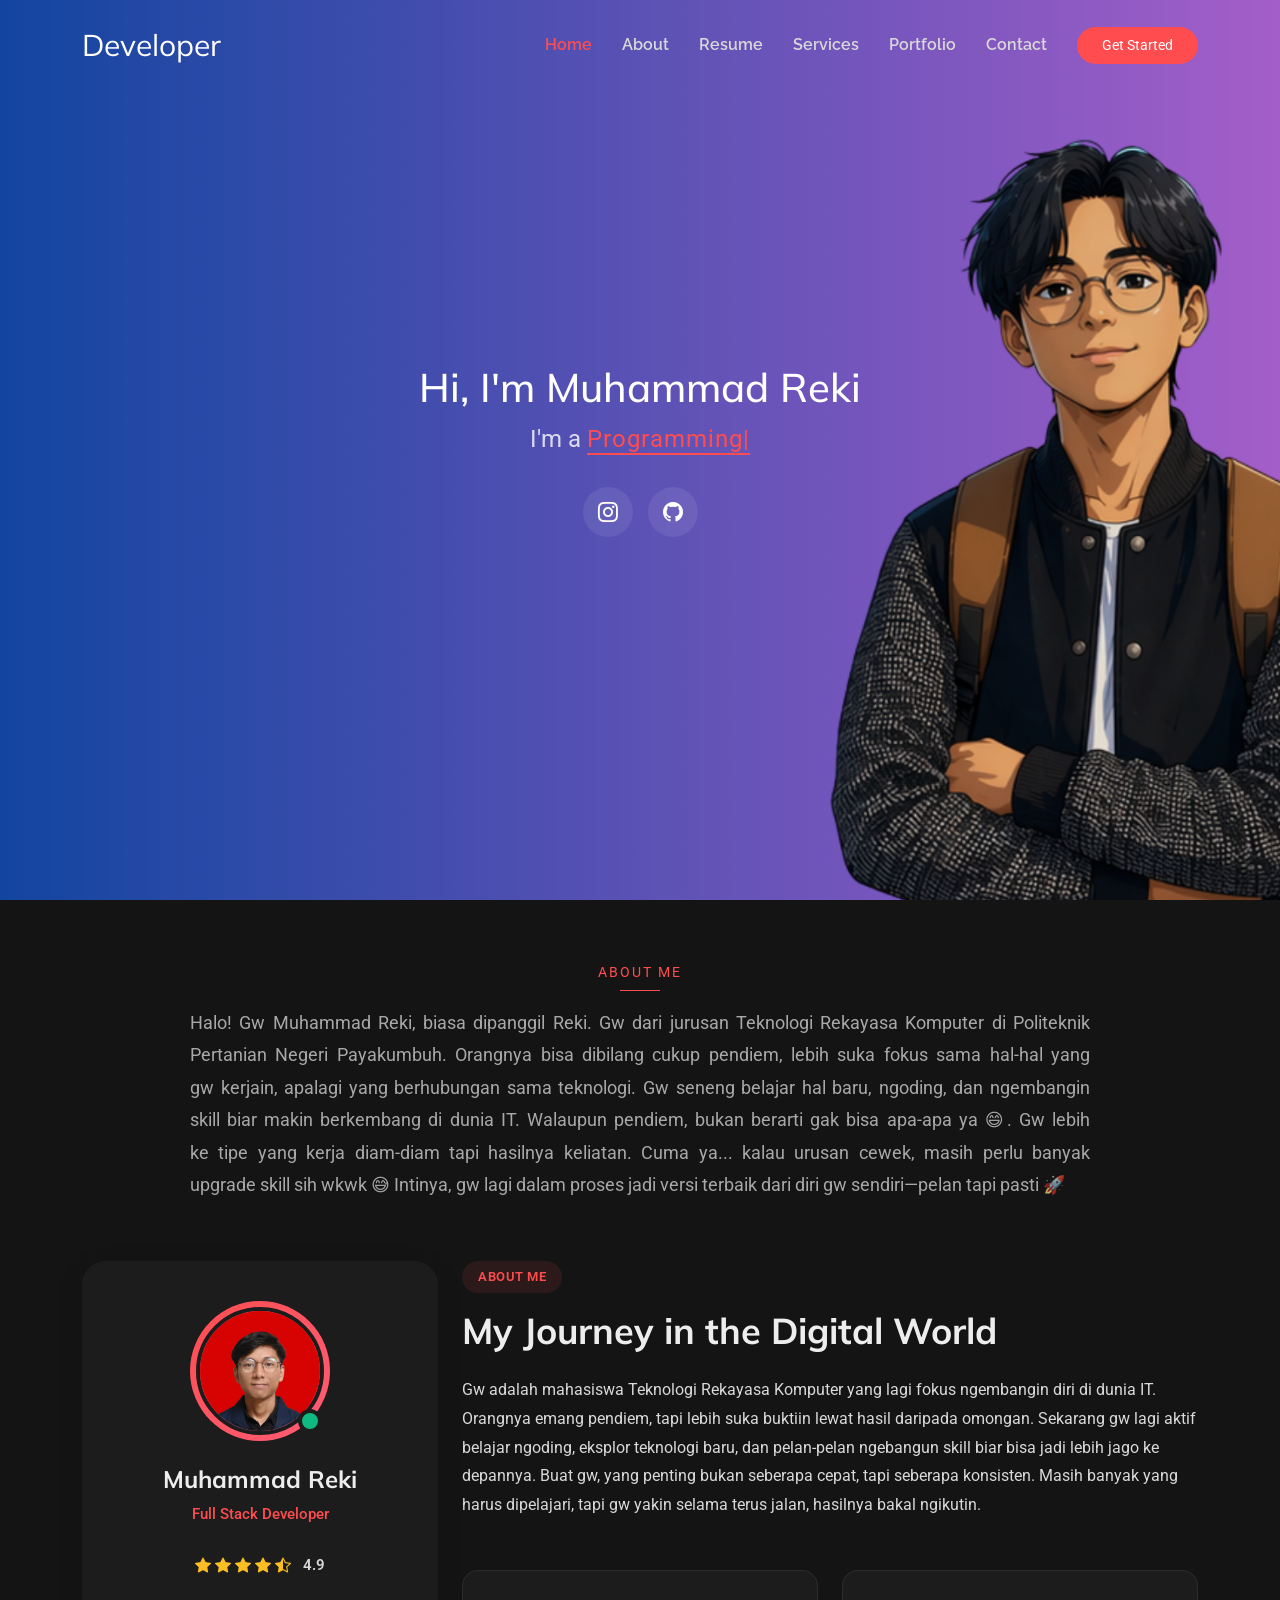
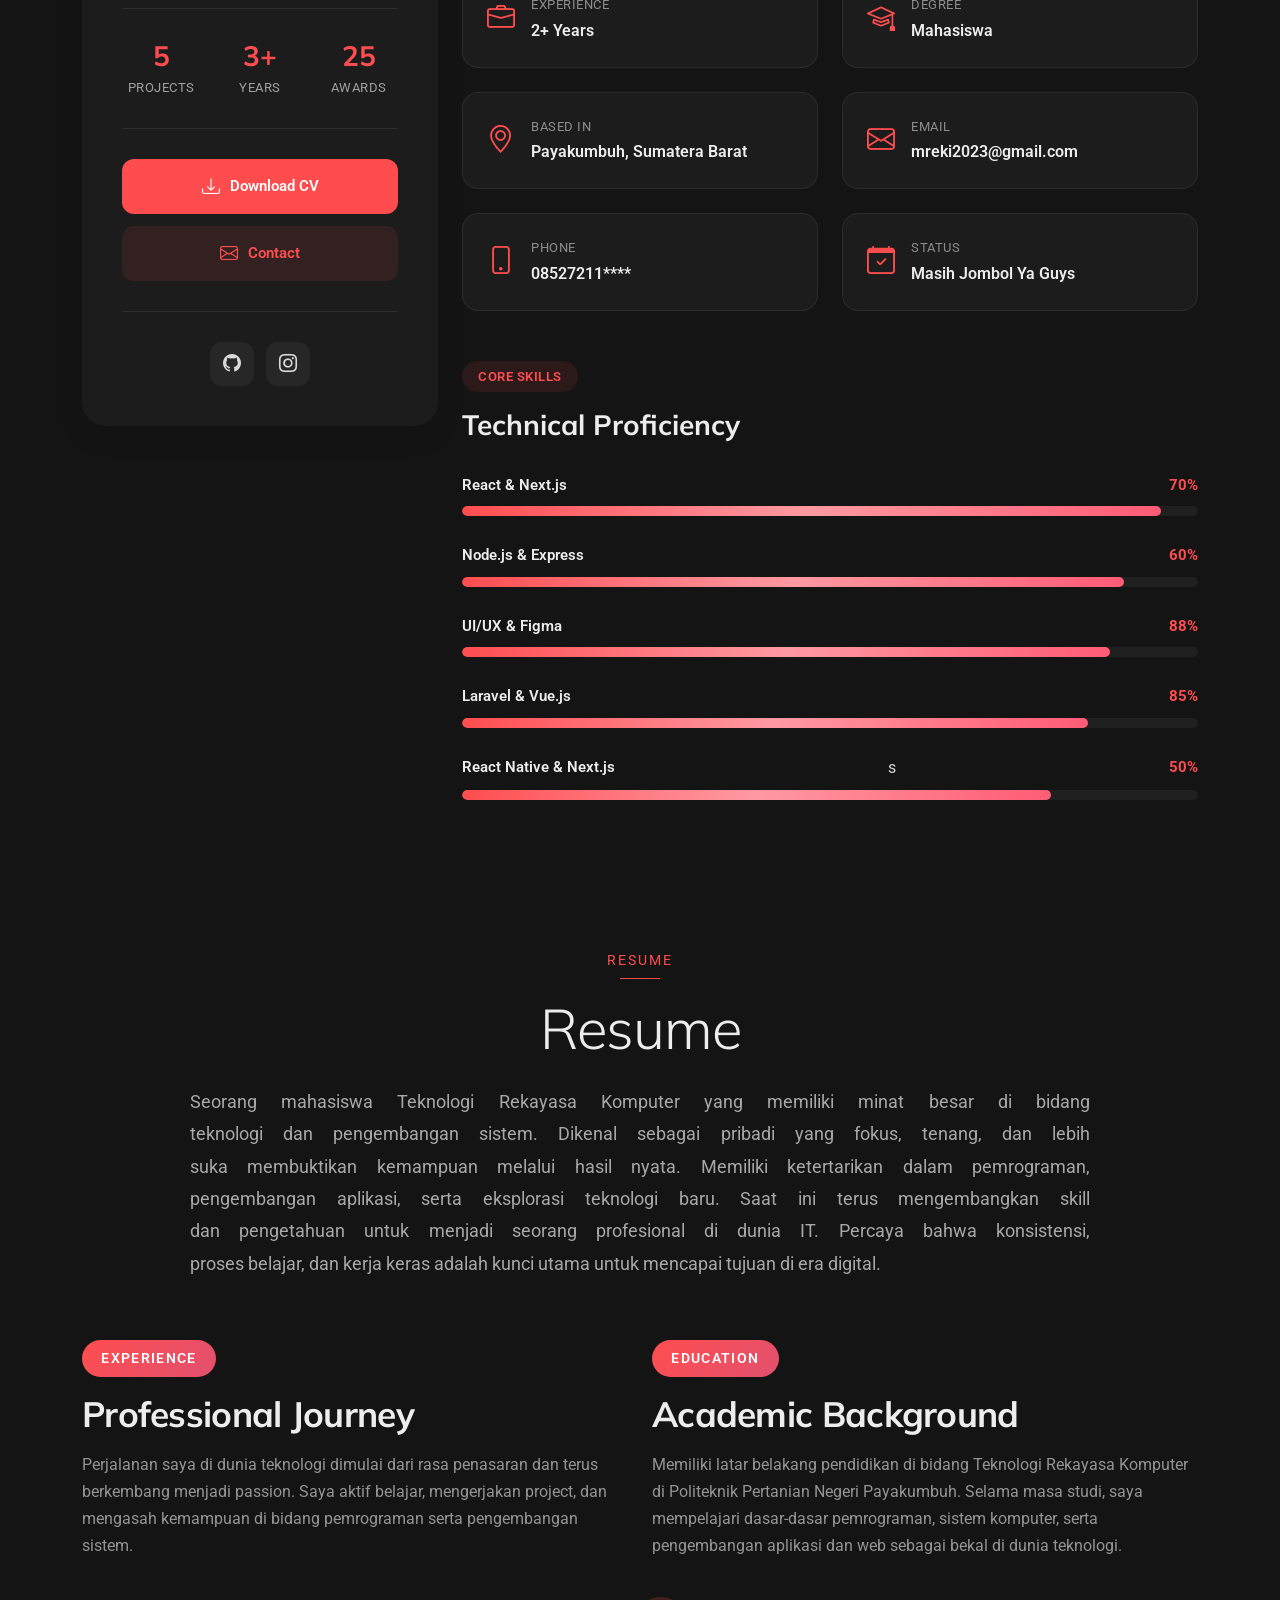
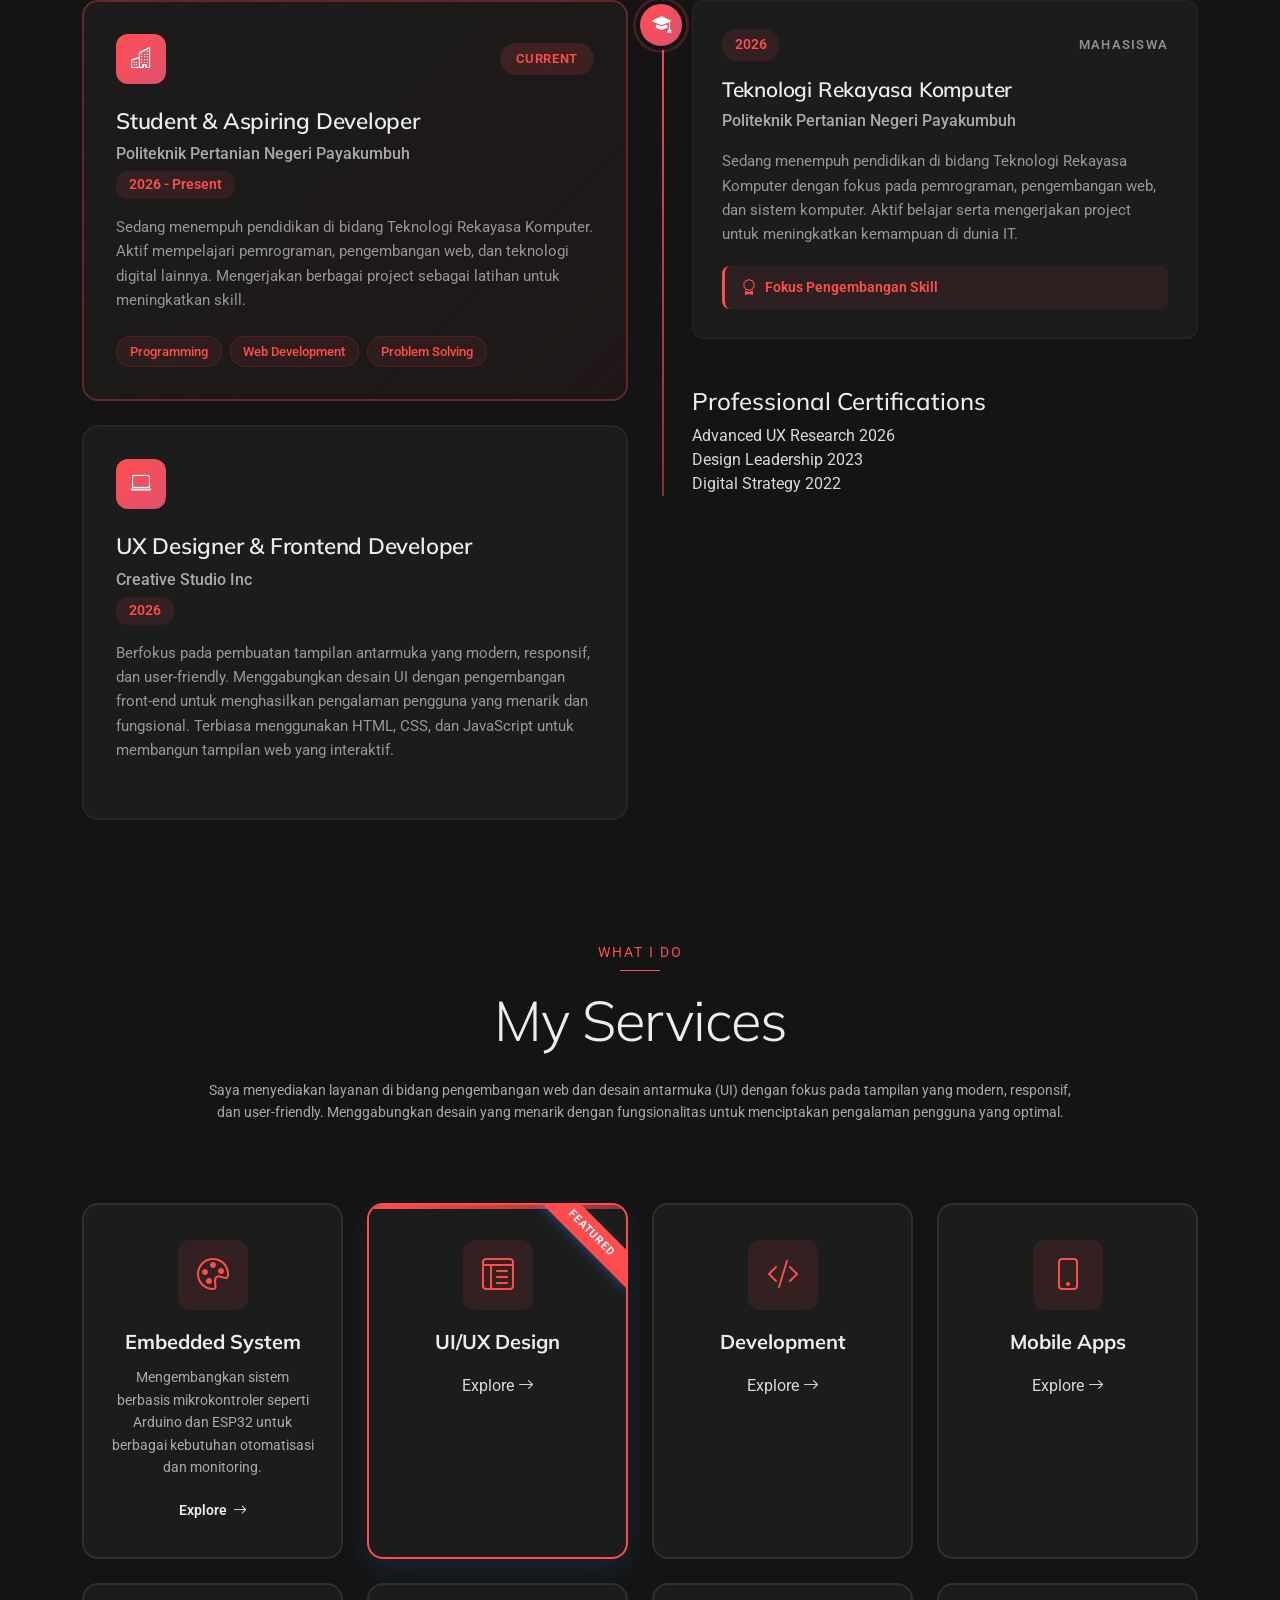
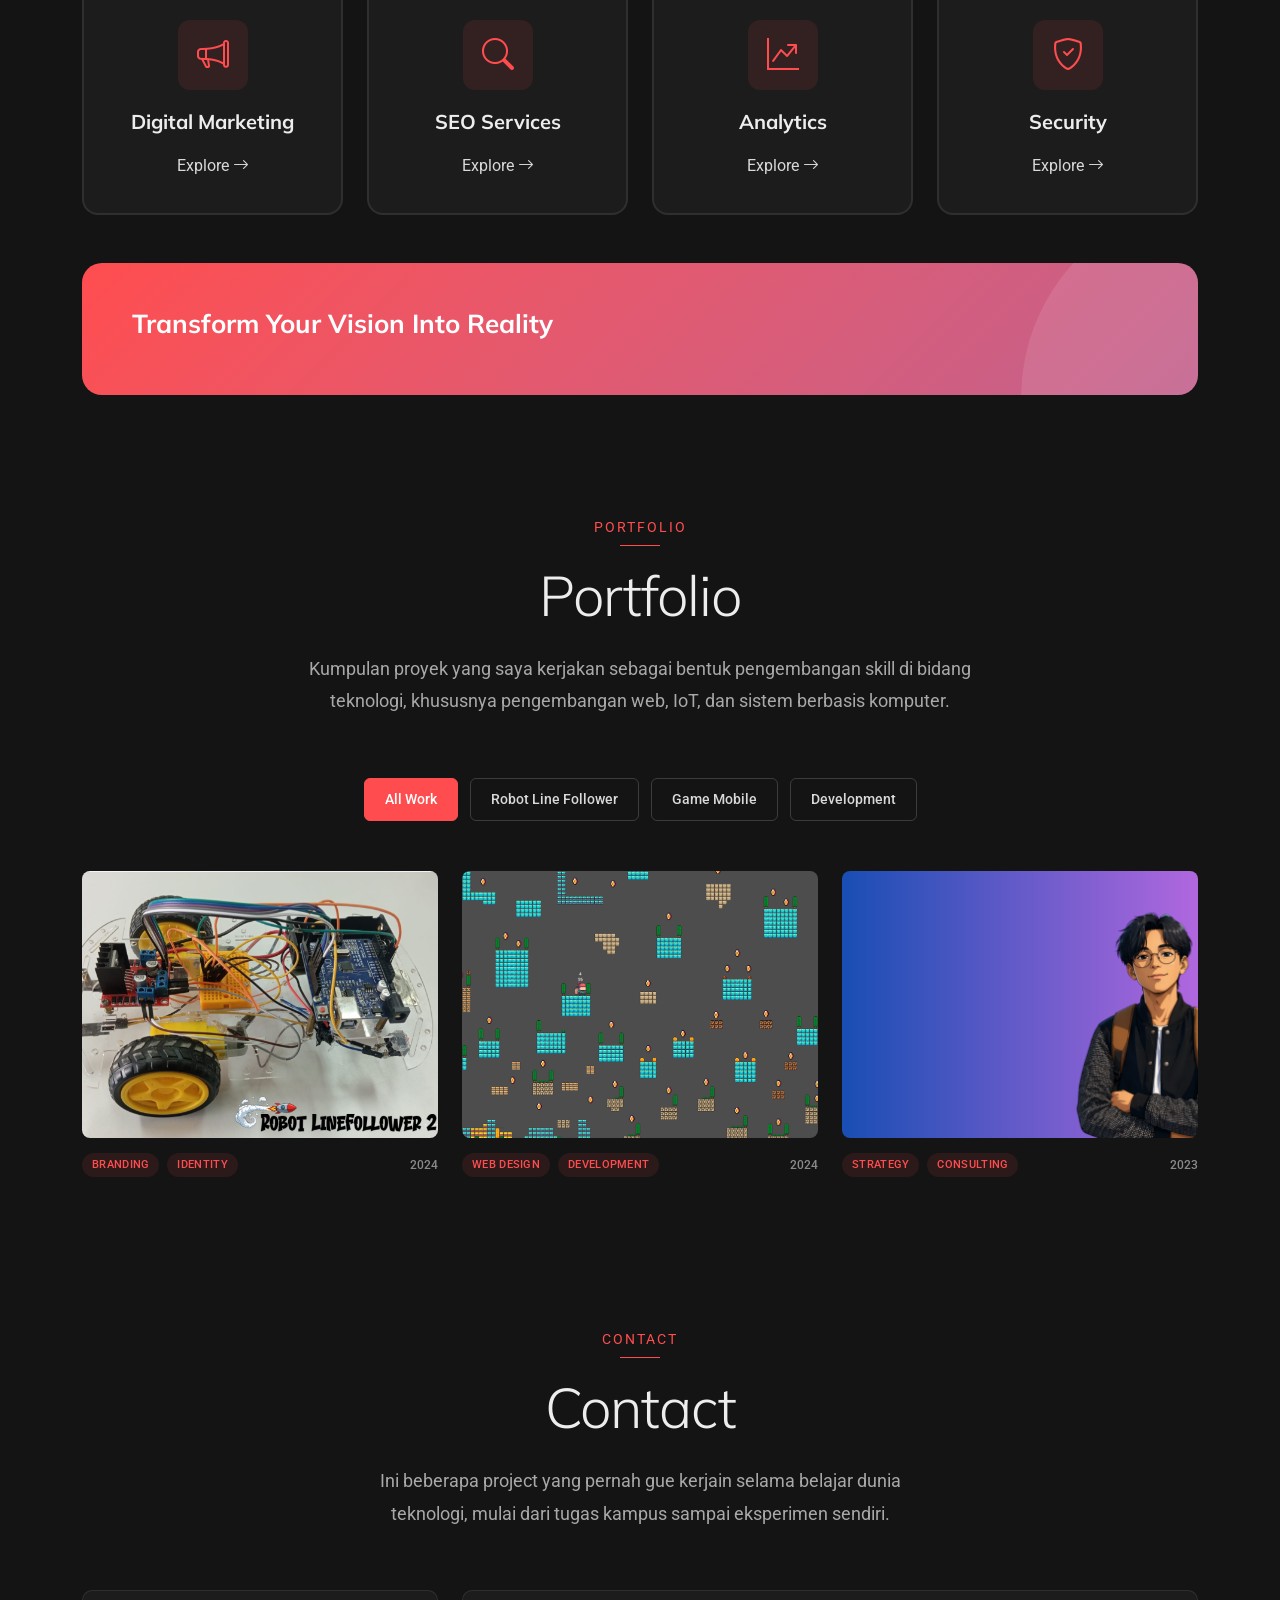
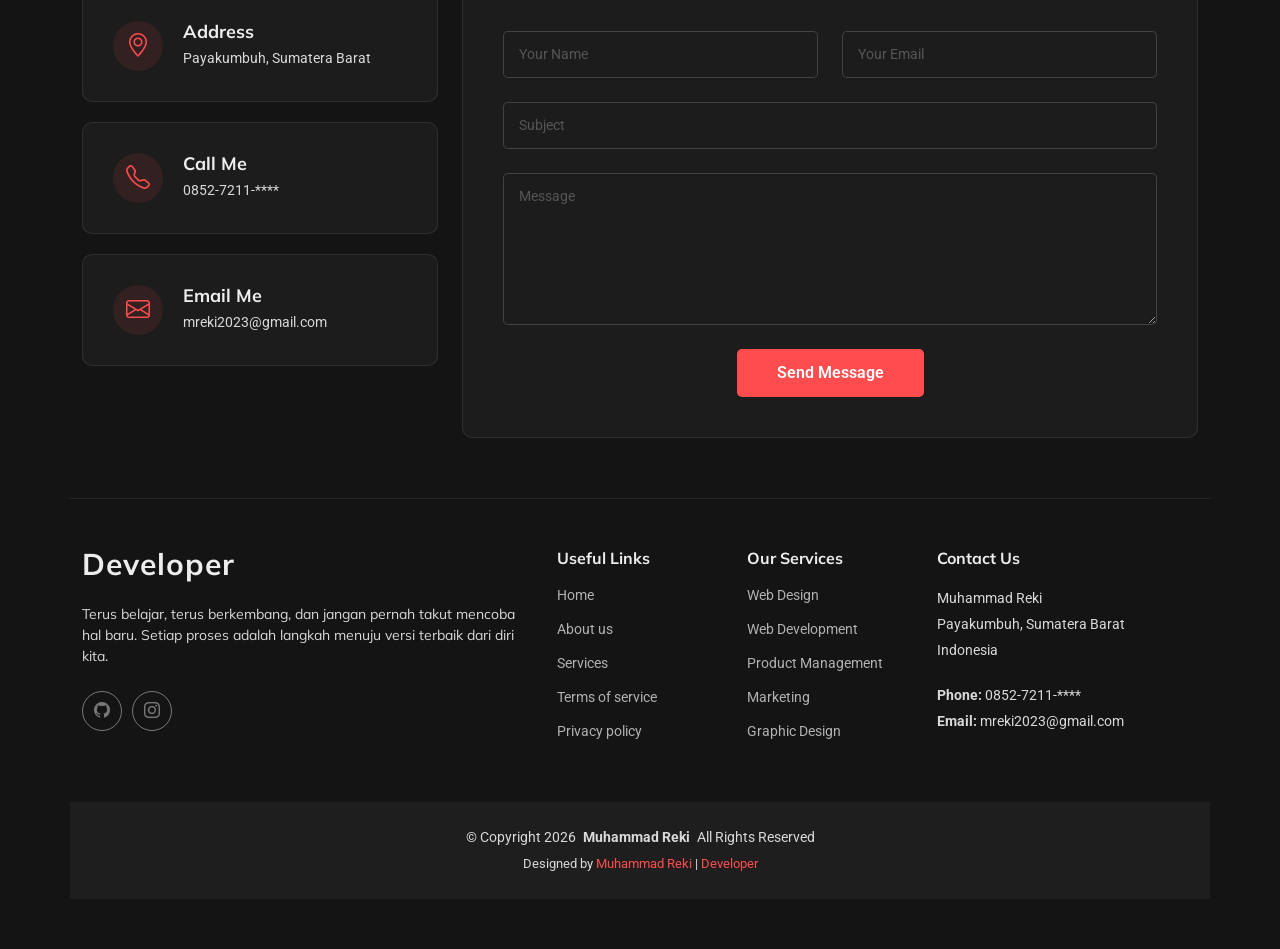
==== index.html @ d5d83924 "Initial commit - Craftivo portfolio" ====
<!DOCTYPE html>
<html lang="en">

<head>
  <meta charset="utf-8">
  <meta content="width=device-width, initial-scale=1.0" name="viewport">
  <title>Index - Muhammad Reki</title>
  <meta name="description" content="">
  <meta name="keywords" content="">

  <!-- Favicons -->
  <link href="assets/img/favicon.png" rel="icon">
  <link href="assets/img/apple-touch-icon.png" rel="apple-touch-icon">

  <!-- Fonts -->
  <link href="https://fonts.googleapis.com" rel="preconnect">
  <link href="https://fonts.gstatic.com" rel="preconnect" crossorigin>
  <link href="https://fonts.googleapis.com/css2?family=Roboto:ital,wght@0,100;0,300;0,400;0,500;0,700;0,900;1,100;1,300;1,400;1,500;1,700;1,900&family=Raleway:ital,wght@0,100;0,200;0,300;0,400;0,500;0,600;0,700;0,800;0,900;1,100;1,200;1,300;1,400;1,500;1,600;1,700;1,800;1,900&family=Mulish:ital,wght@0,200;0,300;0,400;0,500;0,600;0,700;0,800;0,900;1,200;1,300;1,400;1,500;1,600;1,700;1,800;1,900&display=swap" rel="stylesheet">

  <!-- Vendor CSS Files -->
  <link href="assets/vendor/bootstrap/css/bootstrap.min.css" rel="stylesheet">
  <link href="assets/vendor/bootstrap-icons/bootstrap-icons.css" rel="stylesheet">
  <link href="assets/vendor/aos/aos.css" rel="stylesheet">
  <link href="assets/vendor/glightbox/css/glightbox.min.css" rel="stylesheet">
  <link href="assets/vendor/swiper/swiper-bundle.min.css" rel="stylesheet">

  <!-- Main CSS File -->
  <link href="assets/css/main.css" rel="stylesheet">

  <!-- =======================================================
  * Template Name: Craftivo
  * Template URL: https://bootstrapmade.com/craftivo-bootstrap-portfolio-template/
  * Updated: Oct 04 2025 with Bootstrap v5.3.8
  * Author: BootstrapMade.com
  * License: https://bootstrapmade.com/license/
  ======================================================== -->
</head>

<body class="index-page">

  <header id="header" class="header d-flex align-items-center fixed-top">
    <div class="container-fluid container-xl position-relative d-flex align-items-center">

      <a href="index.html" class="logo d-flex align-items-center me-auto">
        <!-- Uncomment the line below if you also wish to use an image logo -->
        <!-- <img src="assets/img/logo.webp" alt=""> -->
        <h1 class="sitename">Developer</h1>
      </a>

      <nav id="navmenu" class="navmenu">
        <ul>
          <li><a href="#hero" class="active">Home</a></li>
          <li><a href="#about">About</a></li>
          <li><a href="#resume">Resume</a></li>
          <li><a href="#services">Services</a></li>
          <li><a href="#portfolio">Portfolio</a></li>

          <li><a href="#contact">Contact</a></li>
        </ul>
        <i class="mobile-nav-toggle d-xl-none bi bi-list"></i>
      </nav>

      <a class="btn-getstarted" href="#about">Get Started</a>

    </div>
  </header>

  <main class="main">

    <!-- Hero Section -->
    <section id="hero" class="hero section dark-background">

      <img src="assets/img/profile/MuhammadReki.png" alt="" data-aos="fade-in">

      <div class="container" data-aos="fade-up" data-aos-delay="100">
        <div class="row justify-content-center">
          <div class="col-lg-8 text-center">
            <h1>Hi, I'm Muhammad Reki</h1>
            <p>I'm a <span class="typed" data-typed-items="Programming, Developer, Freelancer, Content Creator"></span><span class="typed-cursor" aria-hidden="true"></span></p>
            <div class="social-links">
              <a href="https://www.instagram.com/muhammad.reki_/" target="_blank">
                  <i class="bi bi-instagram"></i>
              </a>
              <a href="https://github.com/MuhammadReki" target="_blank">
                  <i class="bi bi-github"></i>
              </a>
            </div>
          </div>
        </div>
      </div>

    </section><!-- /Hero Section -->

    <!-- About Section -->
    <section id="about" class="about section">

      <!-- Section Title -->
      <div class="container section-title" data-aos="fade-up">
        <span class="subtitle">About Me</span>
        <p style="text-align: justify;">
Halo! Gw Muhammad Reki, biasa dipanggil Reki. Gw dari jurusan Teknologi Rekayasa Komputer di Politeknik Pertanian Negeri Payakumbuh.

Orangnya bisa dibilang cukup pendiem, lebih suka fokus sama hal-hal yang gw kerjain, apalagi yang berhubungan sama teknologi. Gw seneng belajar hal baru, ngoding, dan ngembangin skill biar makin berkembang di dunia IT.

Walaupun pendiem, bukan berarti gak bisa apa-apa ya 😄. Gw lebih ke tipe yang kerja diam-diam tapi hasilnya keliatan. Cuma ya... kalau urusan cewek, masih perlu banyak upgrade skill sih wkwk 😅

Intinya, gw lagi dalam proses jadi versi terbaik dari diri gw sendiri—pelan tapi pasti 🚀
        </p>
      </div><!-- End Section Title -->

      <div class="container" data-aos="fade-up" data-aos-delay="100">

        <div class="row gy-5">
          <div class="col-lg-4" data-aos="zoom-in" data-aos-delay="150">
            <div class="profile-card">
              <div class="profile-header">
                <div class="profile-avatar">
                  <img src="assets/img/profile/PP.png" class="img-fluid" alt="">
                  <div class="status-indicator"></div>
                </div>
                <h3>Muhammad Reki</h3>
                <span class="role">Full Stack Developer</span>
                <div class="rating">
                  <i class="bi bi-star-fill"></i>
                  <i class="bi bi-star-fill"></i>
                  <i class="bi bi-star-fill"></i>
                  <i class="bi bi-star-fill"></i>
                  <i class="bi bi-star-half"></i>
                  <span>4.9</span>
                </div>
              </div>

              <div class="profile-stats">
                <div class="stat-item">
                  <h4>5</h4>
                  <p>Projects</p>
                </div>
                <div class="stat-item">
                  <h4>3+</h4>
                  <p>Years</p>
                </div>
                <div class="stat-item">
                  <h4>25</h4>
                  <p>Awards</p>
                </div>
              </div>

              <div class="profile-actions">
                <a href="#" class="btn-primary"><i class="bi bi-download"></i> Download CV</a>
                <a href="#" class="btn-secondary"><i class="bi bi-envelope"></i> Contact</a>
              </div>

              <div class="social-connect">
                <a href="#"><i class="bi bi-github"></i></a>
                <a href="#"><i class="bi bi-instagram"></i></a>
              </div>
            </div>
          </div>

          <div class="col-lg-8" data-aos="fade-left" data-aos-delay="200">
            <div class="content-wrapper">
              <div class="bio-section">
                <div class="section-tag">About Me</div>
                <h2>My Journey in the Digital World</h2>
                <p> Gw adalah mahasiswa Teknologi Rekayasa Komputer yang lagi fokus ngembangin diri di dunia IT. Orangnya emang pendiem, tapi lebih suka buktiin lewat hasil daripada omongan.

Sekarang gw lagi aktif belajar ngoding, eksplor teknologi baru, dan pelan-pelan ngebangun skill biar bisa jadi lebih jago ke depannya. Buat gw, yang penting bukan seberapa cepat, tapi seberapa konsisten.

Masih banyak yang harus dipelajari, tapi gw yakin selama terus jalan, hasilnya bakal ngikutin.</p>
              </div>

              <div class="details-grid">
                <div class="detail-item" data-aos="fade-up" data-aos-delay="250">
                  <i class="bi bi-briefcase"></i>
                  <div class="detail-content">
                    <span>Experience</span>
                    <strong>2+ Years</strong>
                  </div>
                </div>

                <div class="detail-item" data-aos="fade-up" data-aos-delay="300">
                  <i class="bi bi-mortarboard"></i>
                  <div class="detail-content">
                    <span>Degree</span>
                    <strong>Mahasiswa</strong>
                  </div>
                </div>

                <div class="detail-item" data-aos="fade-up" data-aos-delay="350">
                  <i class="bi bi-geo-alt"></i>
                  <div class="detail-content">
                    <span>Based In</span>
                    <strong>Payakumbuh, Sumatera Barat</strong>
                  </div>
                </div>

                <div class="detail-item" data-aos="fade-up" data-aos-delay="100">
                  <i class="bi bi-envelope"></i>
                  <div class="detail-content">
                    <span>Email</span>
                    <strong>mreki2023@gmail.com</strong>
                  </div>
                </div>

                <div class="detail-item" data-aos="fade-up" data-aos-delay="150">
                  <i class="bi bi-phone"></i>
                  <div class="detail-content">
                    <span>Phone</span>
                    <strong>08527211****</strong>
                  </div>
                </div>

                <div class="detail-item" data-aos="fade-up" data-aos-delay="200">
                  <i class="bi bi-calendar-check"></i>
                  <div class="detail-content">
                    <span>Status</span>
                    <strong>Masih Jombol Ya Guys</strong>
                  </div>
                </div>
              </div>

              <div class="skills-showcase" data-aos="fade-up" data-aos-delay="250">
                <div class="section-tag">Core Skills</div>
                <h3>Technical Proficiency</h3>

                <div class="skills-list skills-animation">
                  <div class="skill-item">
                    <div class="skill-info">
                      <span class="skill-name">React &amp; Next.js</span>
                      <span class="skill-percent">70%</span>
                    </div>
                    <div class="progress">
                      <div class="progress-bar" role="progressbar" aria-valuenow="95" aria-valuemin="0" aria-valuemax="100"></div>
                    </div>
                  </div>

                  <div class="skill-item">
                    <div class="skill-info">
                      <span class="skill-name">Node.js &amp; Express</span>
                      <span class="skill-percent">60%</span>
                    </div>
                    <div class="progress">
                      <div class="progress-bar" role="progressbar" aria-valuenow="90" aria-valuemin="0" aria-valuemax="100"></div>
                    </div>
                  </div>

                  <div class="skill-item">
                    <div class="skill-info">
                      <span class="skill-name">UI/UX &amp; Figma</span>
                      <span class="skill-percent">88%</span>
                    </div>
                    <div class="progress">
                      <div class="progress-bar" role="progressbar" aria-valuenow="88" aria-valuemin="0" aria-valuemax="100"></div>
                    </div>
                  </div>

                  <div class="skill-item">
                    <div class="skill-info">
                      <span class="skill-name">Laravel &amp; Vue.js</span>
                      <span class="skill-percent">85%</span>
                    </div>
                    <div class="progress">
                      <div class="progress-bar" role="progressbar" aria-valuenow="85" aria-valuemin="0" aria-valuemax="100"></div>
                    </div>
                  </div>

                  <div class="skill-item">
                    <div class="skill-info">
                      <span class="skill-name">React Native &amp; Next.js</span>s
                      <span class="skill-percent">50%</span>
                    </div>
                    <div class="progress">
                      <div class="progress-bar" role="progressbar" aria-valuenow="80" aria-valuemin="0" aria-valuemax="100"></div>
                    </div>
                  </div>
                </div>
              </div>
            </div>
          </div>
        </div>

      </div>

    </section><!-- /About Section -->

    <!-- Resume Section -->
    <section id="resume" class="resume section">

      <!-- Section Title -->
      <div class="container section-title" data-aos="fade-up">
        <span class="subtitle">Resume</span>
        <h2>Resume</h2>
        <p style="text-align: justify;">
Seorang mahasiswa Teknologi Rekayasa Komputer yang memiliki minat besar di bidang teknologi dan pengembangan sistem. Dikenal sebagai pribadi yang fokus, tenang, dan lebih suka membuktikan kemampuan melalui hasil nyata.
Memiliki ketertarikan dalam pemrograman, pengembangan aplikasi, serta eksplorasi teknologi baru. Saat ini terus mengembangkan skill dan pengetahuan untuk menjadi seorang profesional di dunia IT.
Percaya bahwa konsistensi, proses belajar, dan kerja keras adalah kunci utama untuk mencapai tujuan di era digital.
</p>
      </div><!-- End Section Title -->

      <div class="container" data-aos="fade-up" data-aos-delay="100">

        <div class="row gy-5">
          <div class="col-lg-6">
            <div class="experience-section">
              <div class="section-header" data-aos="fade-right" data-aos-delay="200">
                <div class="header-content">
                  <span class="section-badge">Experience</span>
                  <h2>Professional Journey</h2>
                  <p>Perjalanan saya di dunia teknologi dimulai dari rasa penasaran dan terus berkembang menjadi passion. Saya aktif belajar, mengerjakan project, dan mengasah kemampuan di bidang pemrograman serta pengembangan sistem.</p>
                </div>
              </div>

              <div class="experience-cards">
                <div class="exp-card featured" data-aos="zoom-in" data-aos-delay="300">
                  <div class="card-header">
                    <div class="company-logo">
                      <i class="bi bi-buildings"></i>
                    </div>
                    <div class="period-badge">Current</div>
                  </div>
                  <div class="card-body">
                    <h3>Student & Aspiring Developer</h3>
                    <p class="company-name">Politeknik Pertanian Negeri Payakumbuh</p>
                    <span class="duration">2026 - Present</span>
                    <p class="description">Sedang menempuh pendidikan di bidang Teknologi Rekayasa Komputer. Aktif mempelajari pemrograman, pengembangan web, dan teknologi digital lainnya. Mengerjakan berbagai project sebagai latihan untuk meningkatkan skill.</p>
                    <div class="skills-tags">
                      <span class="skill-tag">Programming</span>
                      <span class="skill-tag">Web Development</span>
                      <span class="skill-tag">Problem Solving</span>
                    </div>
                  </div>
                </div>

                <div class="exp-card" data-aos="zoom-in" data-aos-delay="350">
                  <div class="card-header">
                    <div class="company-logo">
                      <i class="bi bi-laptop"></i>
                    </div>
                  </div>
                  
                  <div class="card-body">
                    <h3>UX Designer & Frontend Developer</h3>
                    <p class="company-name">Creative Studio Inc</p>
                    <span class="duration">2026</span>
                    <p class="description">Berfokus pada pembuatan tampilan antarmuka yang modern, responsif, dan user-friendly. Menggabungkan desain UI dengan pengembangan front-end untuk menghasilkan pengalaman pengguna yang menarik dan fungsional. Terbiasa menggunakan HTML, CSS, dan JavaScript untuk membangun tampilan web yang interaktif.</p>
                  </div>
                </div>
              </div>
            </div>
          </div>

          <div class="col-lg-6">
            <div class="education-section">
              <div class="section-header" data-aos="fade-left" data-aos-delay="200">
                <div class="header-content">
                  <span class="section-badge">Education</span>
                  <h2>Academic Background</h2>
                  <p>Memiliki latar belakang pendidikan di bidang Teknologi Rekayasa Komputer di Politeknik Pertanian Negeri Payakumbuh. Selama masa studi, saya mempelajari dasar-dasar pemrograman, sistem komputer, serta pengembangan aplikasi dan web sebagai bekal di dunia teknologi.</p>
                </div>
              </div>

              <div class="education-timeline" data-aos="fade-left" data-aos-delay="300">
                <div class="timeline-track">
                  <div class="timeline-item">
                    <div class="timeline-marker">
                      <i class="bi bi-mortarboard-fill"></i>
                    </div>
                    <div class="timeline-content">
                      <div class="education-meta">
                        <span class="year-range">2026</span>
                        <span class="degree-level">Mahasiswa</span>
                      </div>
                      <h4>Teknologi Rekayasa Komputer</h4>
                      <p class="institution">Politeknik Pertanian Negeri Payakumbuh</p>
                      <p class="description">Sedang menempuh pendidikan di bidang Teknologi Rekayasa Komputer dengan fokus pada pemrograman, pengembangan web, dan sistem komputer. Aktif belajar serta mengerjakan project untuk meningkatkan kemampuan di dunia IT.</p>
                      <div class="achievement">
                        <i class="bi bi-award"></i>
                        <span>Fokus Pengembangan Skill</span>
                      </div>
                    </div>
                  </div>

                  
                      <h4>Professional Certifications</h4>
                      <div class="certifications-list">
                        <div class="cert-item">
                          <span class="cert-name">Advanced UX Research</span>
                          <span class="cert-year">2026</span>
                        </div>
                        <div class="cert-item">
                          <span class="cert-name">Design Leadership</span>
                          <span class="cert-year">2023</span>
                        </div>
                        <div class="cert-item">
                          <span class="cert-name">Digital Strategy</span>
                          <span class="cert-year">2022</span>
                        </div>
                      </div>
                    </div>
                  </div>
                </div>
              </div>
            </div>
          </div>
        </div>

      </div>

    </section><!-- /Resume Section -->

    <!-- Services Section -->
    <section id="services" class="services section">

      <!-- Section Title -->
      <div class="container section-title" data-aos="fade-up">
        <span class="subtitle">What I Do</span>
        <h2>My Services</h2>
        <p>Saya menyediakan layanan di bidang pengembangan web dan desain antarmuka (UI) dengan fokus pada tampilan yang modern, responsif, dan user-friendly. Menggabungkan desain yang menarik dengan fungsionalitas untuk menciptakan pengalaman pengguna yang optimal.</p>
      </div><!-- End Section Title -->

      <div class="container" data-aos="fade-up" data-aos-delay="100">

        <div class="row gy-4">
          <div class="col-lg-3 col-md-6" data-aos="zoom-in" data-aos-delay="100">
            <div class="service-item">
              <div class="icon-wrapper">
                <i class="bi bi-palette"></i>
              </div>
              <h4>Embedded System</h4>
              <p>Mengembangkan sistem berbasis mikrokontroler seperti Arduino dan ESP32 untuk berbagai kebutuhan otomatisasi dan monitoring.</p>
              <a href="service-details.html" class="read-more">
                <span>Explore</span>
                <i class="bi bi-arrow-right"></i>
              </a>
            </div>
          </div>

          <div class="col-lg-3 col-md-6" data-aos="zoom-in" data-aos-delay="200">
            <div class="service-item featured">
              <div class="featured-tag">Featured</div>
              <div class="icon-wrapper">
                <i class="bi bi-layout-text-window-reverse"></i>
              </div>
              <h4>UI/UX Design</h4>
              <p></p>
                <span>Explore</span>
                <i class="bi bi-arrow-right"></i
              </a>
            </div>
          </div>

          <div class="col-lg-3 col-md-6" data-aos="zoom-in" data-aos-delay="300">
            <div class="service-item">
              <div class="icon-wrapper">
                <i class="bi bi-code-slash"></i>
              </div>
              <h4>Development</h4>
              <p></p>
                <span>Explore</span>
                <i class="bi bi-arrow-right"></i>
              </a>
            </div>
          </div>

          <div class="col-lg-3 col-md-6" data-aos="zoom-in" data-aos-delay="400">
            <div class="service-item">
              <div class="icon-wrapper">
                <i class="bi bi-phone"></i>
              </div>
              <h4>Mobile Apps</h4>
              <p></p> 
                <span>Explore</span>
                <i class="bi bi-arrow-right"></i>
              </a>
            </div>
          </div>

          <div class="col-lg-3 col-md-6" data-aos="zoom-in" data-aos-delay="100">
            <div class="service-item">
              <div class="icon-wrapper">
                <i class="bi bi-megaphone"></i>
              </div>
              <h4>Digital Marketing</h4>
              <p></p>
                <span>Explore</span>
                <i class="bi bi-arrow-right"></i>
              </a>
            </div>
          </div>

          <div class="col-lg-3 col-md-6" data-aos="zoom-in" data-aos-delay="200">
            <div class="service-item">
              <div class="icon-wrapper">
                <i class="bi bi-search"></i>
              </div>
              <h4>SEO Services</h4>
              <p></p>
                <span>Explore</span>
                <i class="bi bi-arrow-right"></i>
              </a>
            </div>
          </div>

          <div class="col-lg-3 col-md-6" data-aos="zoom-in" data-aos-delay="300">
            <div class="service-item">
              <div class="icon-wrapper">
                <i class="bi bi-graph-up-arrow"></i>
              </div>
              <h4>Analytics</h4>
              <p></p>
                <span>Explore</span>
                <i class="bi bi-arrow-right"></i>
              </a>
            </div>
          </div>

          <div class="col-lg-3 col-md-6" data-aos="zoom-in" data-aos-delay="400">
            <div class="service-item">
              <div class="icon-wrapper">
                <i class="bi bi-shield-check"></i>
              </div>
              <h4>Security</h4>
              <p></p>
                <span>Explore</span>
                <i class="bi bi-arrow-right"></i>
              </a>
            </div>
          </div>

        </div>

        <div class="row mt-5">
          <div class="col-12" data-aos="fade-up" data-aos-delay="200">
            <div class="cta-box">
              <div class="row align-items-center">
                <div class="col-lg-8">
                  <h3>Transform Your Vision Into Reality</h3>
                  <p></p>
                </div>
                <div class="col-lg-4 text-lg-end text-center">
                </div>
              </div>
            </div>
          </div>
        </div>

      </div>

    </section><!-- /Services Section -->

    <!-- Portfolio Section -->
    <section id="portfolio" class="portfolio section">

      <!-- Section Title -->
      <div class="container section-title" data-aos="fade-up">
        <span class="subtitle">Portfolio</span>
        <h2>Portfolio</h2>
        <p>Kumpulan proyek yang saya kerjakan sebagai bentuk pengembangan skill di bidang teknologi, khususnya pengembangan web, IoT, dan sistem berbasis komputer.</p>
      </div><!-- End Section Title -->

      <div class="container" data-aos="fade-up" data-aos-delay="100">

        <div class="isotope-layout" data-default-filter="*" data-layout="masonry" data-sort="original-order">
          <ul class="portfolio-filters isotope-filters" data-aos="fade-up" data-aos-delay="200">
            <li data-filter="*" class="filter-active">All Work</li>
            <li data-filter=".filter-creative">Robot Line Follower</li>
            <li data-filter=".filter-digital">Game Mobile</li>
            <li data-filter=".filter-development">Development</li> 
          </ul>

          <div class="row gy-4 isotope-container" data-aos="fade-up" data-aos-delay="300">
            <div class="col-lg-4 col-md-6 portfolio-item isotope-item filter-creative">
              <div class="portfolio-card">
                <div class="portfolio-image-container">
                  <img src="assets/img/portfolio/RobotLineFollower11.png" alt="Creative Project" class="img-fluid" loading="lazy">
                  <div class="portfolio-overlay">
                    <div class="portfolio-info">
                      <span class="project-category">Creative Design</span>
                      <h4>Robot Line Follower</h4>
                    </div>
                    <div class="portfolio-actions">
                      <a href="assets/img/portfolio/RobotLineFollower11.png" class="glightbox portfolio-link">
                        <i class="bi bi-plus-lg"></i>
                      </a>
                      <a href="#" class="portfolio-details">
                        <i class="bi bi-arrow-right"></i>
                      </a>
                    </div>
                  </div>
                </div>
                <div class="portfolio-meta">
                  <div class="project-tags">
                    <span class="tag">Branding</span>
                    <span class="tag">Identity</span>
                  </div>
                  <div class="project-year">2024</div>
                </div>
              </div>
            </div>

            <div class="col-lg-4 col-md-6 portfolio-item isotope-item filter-digital">
              <div class="portfolio-card">
                <div class="portfolio-image-container">
                  <img src="assets/img/portfolio/CatMario.png" alt="Digital Project" class="img-fluid" loading="lazy">
                  <div class="portfolio-overlay">
                    <div class="portfolio-info">
                      <span class="project-category">Digital Experience</span>
                      <h4>CAT MARIO</h4>
                    </div>
                    <div class="portfolio-actions">
                      <a href="assets/img/portfolio/CatMario" class="glightbox portfolio-link">
                        <i class="bi bi-plus-lg"></i>
                      </a>
                      <a href="#" class="portfolio-details">
                        <i class="bi bi-arrow-right"></i>
                      </a>
                    </div>
                  </div>
                </div>
                <div class="portfolio-meta">
                  <div class="project-tags">
                    <span class="tag">Web Design</span>
                    <span class="tag">Development</span>
                  </div>
                  <div class="project-year">2024</div>
                </div>
              </div>
            </div>

            <div class="col-lg-4 col-md-6 portfolio-item isotope-item filter-strategy">
              <div class="portfolio-card">
                <div class="portfolio-image-container">
                  <img src="assets/img/portfolio/MuhammadReki.png" alt="Strategy Project" class="img-fluid" loading="lazy">
                  <div class="portfolio-overlay">
                    <div class="portfolio-info">
                      <span class="project-category">Brand Strategy</span>
                      <h4>Mahasiswa</h4>
                    </div>
                    <div class="portfolio-actions">
                      <a href="assets/img/portfolio/MuhammadReki.png" class="glightbox portfolio-link">
                        <i class="bi bi-plus-lg"></i>
                      </a>
                      <a href="#" class="portfolio-details">
                        <i class="bi bi-arrow-right"></i>
                      </a>
                    </div>
                  </div>
                </div>
                <div class="portfolio-meta">
                  <div class="project-tags">
                    <span class="tag">Strategy</span>
                    <span class="tag">Consulting</span>
                  </div>
                  <div class="project-year">2023</div>
                </div>
              </div>
            </div>            
                <div class="portfolio-meta">
                  <div class="project-tags">
                    <span class="tag">Mobile</span>
                    <span class="tag">UI/UX</span>
                  </div>
                  <div class="project-year">2023</div>
                </div>
              </div>
            </div>
          </div>
      </div>

    </section><!-- /Portfolio Section -->

    <!-- Contact Section -->
    <section id="contact" class="contact section">

      <!-- Section Title -->
      <div class="container section-title" data-aos="fade-up">
        <span class="subtitle">Contact</span>
        <h2>Contact</h2>
        <p>Ini beberapa project yang pernah gue kerjain selama belajar dunia teknologi, mulai dari tugas kampus sampai eksperimen sendiri.</p>
      </div><!-- End Section Title -->

      <div class="container">

        <div class="row gy-4">

          <div class="col-lg-4">
            <div class="info-item">
              <div class="icon-wrapper">
                <i class="bi bi-geo-alt"></i>
              </div>
              <div>
                <h3>Address</h3>
                <p>Payakumbuh, Sumatera Barat</p>
              </div>
            </div>

            <div class="info-item">
              <div class="icon-wrapper">
                <i class="bi bi-telephone"></i>
              </div>
              <div>
                <h3>Call Me</h3>
                <p>0852-7211-****</p>
              </div>
            </div>

            <div class="info-item">
              <div class="icon-wrapper">
                <i class="bi bi-envelope"></i>
              </div>
              <div>
                <h3>Email Me</h3>
                <p>mreki2023@gmail.com</p>  
              </div>
            </div>

          </div>

          <div class="col-lg-8">
            <form action="forms/contact.php" method="post" class="php-email-form">
              <div class="row gy-4">

                <div class="col-md-6">
                  <input type="text" name="name" class="form-control" placeholder="Your Name" required="">
                </div>

                <div class="col-md-6">
                  <input type="email" class="form-control" name="email" placeholder="Your Email" required="">
                </div>

                <div class="col-md-12">
                  <input type="text" class="form-control" name="subject" placeholder="Subject" required="">
                </div>

                <div class="col-md-12">
                  <textarea class="form-control" name="message" rows="6" placeholder="Message" required=""></textarea>
                </div>

                <div class="col-md-12 text-center">
                  <div class="loading">Loading</div>
                  <div class="error-message"></div>
                  <div class="sent-message">Your message has been sent. Thank you!</div>

                  <button type="submit">Send Message</button>
                </div>

              </div>
            </form>
          </div>

        </div>

      </div>

    </section><!-- /Contact Section -->

  </main>

  <footer id="footer" class="footer">

    <div class="container footer-top">
      <div class="row gy-4">
        <div class="col-lg-5 col-md-12 footer-about">
          <a href="index.html" class="logo d-flex align-items-center">
            <span class="sitename">Developer</span>
          </a>
          <p>Terus belajar, terus berkembang, dan jangan pernah takut mencoba hal baru. Setiap proses adalah langkah menuju versi terbaik dari diri kita.</p>
          <div class="social-links d-flex mt-4">
            <a href="https://github.com/MuhammadReki"><i class="bi bi-github"></i></a>
            <a href="https://instagram.com/muhammad.reki_"><i class="bi bi-instagram"></i></a>
          </div>
        </div>

        <div class="col-lg-2 col-6 footer-links">
          <h4>Useful Links</h4>
          <ul>
            <li><a href="#">Home</a></li>
            <li><a href="#">About us</a></li>
            <li><a href="#">Services</a></li>
            <li><a href="#">Terms of service</a></li>
            <li><a href="#">Privacy policy</a></li>
          </ul>
        </div>

        <div class="col-lg-2 col-6 footer-links">
          <h4>Our Services</h4>
          <ul>
            <li><a href="#">Web Design</a></li>
            <li><a href="#">Web Development</a></li>
            <li><a href="#">Product Management</a></li>
            <li><a href="#">Marketing</a></li>
            <li><a href="#">Graphic Design</a></li>
          </ul>
        </div>

        <div class="col-lg-3 col-md-12 footer-contact text-center text-md-start">
          <h4>Contact Us</h4>
          <p>Muhammad Reki</p>
          <p>Payakumbuh, Sumatera Barat</p>
          <p>Indonesia</p>
          <p class="mt-4"><strong>Phone:</strong> <span>0852-7211-****</span></p>
          <p><strong>Email:</strong> <span>mreki2023@gmail.com</span></p>
        </div>

      </div>
    </div>

    <div class="container copyright text-center mt-4">
      <p>© <span>Copyright 2026</span> <strong class="px-1 sitename">Muhammad Reki</strong> <span>All Rights Reserved</span></p>
      <div class="credits">
        <!-- All the links in the footer should remain intact. -->
        <!-- You can delete the links only if you've purchased the pro version. -->
        <!-- Licensing information: https://bootstrapmade.com/license/ -->
        <!-- Purchase the pro version with working PHP/AJAX contact form: [buy-url] -->
        Designed by <a href="https://instagram.com/muhammad.reki_/">Muhammad Reki</a> | <a href="https://instagram.com/muhammad.reki_/tools/">Developer</a>
      </div>
    </div>

  </footer>

  <!-- Scroll Top -->
  <a href="#" id="scroll-top" class="scroll-top d-flex align-items-center justify-content-center"><i class="bi bi-arrow-up-short"></i></a>

  <!-- Preloader -->
  <div id="preloader"></div>

  <!-- Vendor JS Files -->
  <script src="assets/vendor/bootstrap/js/bootstrap.bundle.min.js"></script>
  <script src="assets/vendor/php-email-form/validate.js"></script>
  <script src="assets/vendor/aos/aos.js"></script>
  <script src="assets/vendor/typed.js/typed.umd.js"></script>
  <script src="assets/vendor/waypoints/noframework.waypoints.js"></script>
  <script src="assets/vendor/glightbox/js/glightbox.min.js"></script>
  <script src="assets/vendor/imagesloaded/imagesloaded.pkgd.min.js"></script>
  <script src="assets/vendor/isotope-layout/isotope.pkgd.min.js"></script>
  <script src="assets/vendor/swiper/swiper-bundle.min.js"></script>

  <!-- Main JS File -->
  <script src="assets/js/main.js"></script>

</body>

</html>
---- assets/css/main.css ----
/**
* Template Name: Craftivo
* Template URL: https://bootstrapmade.com/craftivo-bootstrap-portfolio-template/
* Updated: Oct 04 2025 with Bootstrap v5.3.8
* Author: BootstrapMade.com
* License: https://bootstrapmade.com/license/
*/

@charset "UTF-8";

/*--------------------------------------------------------------
# Font & Color Variables
# Help: https://bootstrapmade.com/color-system/
--------------------------------------------------------------*/
/* Fonts */
:root {
  --default-font: "Roboto",  system-ui, -apple-system, "Segoe UI", Roboto, "Helvetica Neue", Arial, "Noto Sans", "Liberation Sans", sans-serif, "Apple Color Emoji", "Segoe UI Emoji", "Segoe UI Symbol", "Noto Color Emoji";
  --heading-font: "Mulish",  sans-serif;
  --nav-font: "Raleway",  sans-serif;
}

/* Global Colors - The following color variables are used throughout the website. Updating them here will change the color scheme of the entire website */
:root { 
  --background-color: #141414; /* Background color for the entire website, including individual sections */
  --default-color: #d9d9d9; /* Default color used for the majority of the text content across the entire website */
  --heading-color: #ededed; /* Color for headings, subheadings and title throughout the website */
  --accent-color: #ff4d4f; /* Accent color that represents your brand on the website. It's used for buttons, links, and other elements that need to stand out */
  --surface-color: #1c1c1c; /* The surface color is used as a background of boxed elements within sections, such as cards, icon boxes, or other elements that require a visual separation from the global background. */
  --contrast-color: #ffffff; /* Contrast color for text, ensuring readability against backgrounds of accent, heading, or default colors. */
}

/* Nav Menu Colors - The following color variables are used specifically for the navigation menu. They are separate from the global colors to allow for more customization options */
:root {
  --nav-color: #d9d9d9;  /* The default color of the main navmenu links */
  --nav-hover-color: #ff4d4f; /* Applied to main navmenu links when they are hovered over or active */
  --nav-mobile-background-color: #2e2e2e; /* Used as the background color for mobile navigation menu */
  --nav-dropdown-background-color: #2e2e2e; /* Used as the background color for dropdown items that appear when hovering over primary navigation items */
  --nav-dropdown-color: #d9d9d9; /* Used for navigation links of the dropdown items in the navigation menu. */
  --nav-dropdown-hover-color: #ff4d4f; /* Similar to --nav-hover-color, this color is applied to dropdown navigation links when they are hovered over. */
}

/* Color Presets - These classes override global colors when applied to any section or element, providing reuse of the sam color scheme. */

.light-background {
  --background-color: rgba(41, 41, 41, 0.8);
  --surface-color: #484848;
}

.dark-background {
  --background-color: #060606;
  --default-color: #ffffff;
  --heading-color: #ffffff;
  --surface-color: #252525;
  --contrast-color: #ffffff;
}

/* Smooth scroll */
:root {
  scroll-behavior: smooth;
}

/*--------------------------------------------------------------
# General Styling & Shared Classes
--------------------------------------------------------------*/
body {
  color: var(--default-color);
  background-color: var(--background-color);
  font-family: var(--default-font);
}

a {
  color: var(--accent-color);
  text-decoration: none;
  transition: 0.3s;
}

a:hover {
  color: color-mix(in srgb, var(--accent-color), transparent 25%);
  text-decoration: none;
}

h1,
h2,
h3,
h4,
h5,
h6 {
  color: var(--heading-color);
  font-family: var(--heading-font);
}

/* PHP Email Form Messages
------------------------------*/
.php-email-form .error-message {
  display: none;
  background: #df1529;
  color: #ffffff;
  text-align: left;
  padding: 15px;
  margin-bottom: 24px;
  font-weight: 600;
}

.php-email-form .sent-message {
  display: none;
  color: #ffffff;
  background: #059652;
  text-align: center;
  padding: 15px;
  margin-bottom: 24px;
  font-weight: 600;
}

.php-email-form .loading {
  display: none;
  background: var(--surface-color);
  text-align: center;
  padding: 15px;
  margin-bottom: 24px;
}

.php-email-form .loading:before {
  content: "";
  display: inline-block;
  border-radius: 50%;
  width: 24px;
  height: 24px;
  margin: 0 10px -6px 0;
  border: 3px solid var(--accent-color);
  border-top-color: var(--surface-color);
  animation: php-email-form-loading 1s linear infinite;
}

@keyframes php-email-form-loading {
  0% {
    transform: rotate(0deg);
  }

  100% {
    transform: rotate(360deg);
  }
}

/*--------------------------------------------------------------
# Global Header
--------------------------------------------------------------*/
.header {
  --heading-color: #ffffff;
  color: var(--default-color);
  background-color: var(--background-color);
  padding: 15px 0;
  transition: all 0.5s;
  z-index: 997;
}

.header .logo {
  line-height: 1;
}

.header .logo img {
  max-height: 36px;
  margin-right: 8px;
}

.header .logo h1 {
  font-size: 30px;
  margin: 0;
  font-weight: 400;
  color: var(--heading-color);
}

.header .btn-getstarted,
.header .btn-getstarted:focus {
  color: var(--contrast-color);
  background: var(--accent-color);
  font-size: 14px;
  padding: 8px 25px;
  margin: 0 0 0 30px;
  border-radius: 50px;
  transition: 0.3s;
}

.header .btn-getstarted:hover,
.header .btn-getstarted:focus:hover {
  color: var(--contrast-color);
  background: color-mix(in srgb, var(--accent-color), transparent 15%);
}

@media (max-width: 1200px) {
  .header .logo {
    order: 1;
  }

  .header .btn-getstarted {
    order: 2;
    margin: 0 15px 0 0;
    padding: 6px 15px;
  }

  .header .navmenu {
    order: 3;
  }
}

.scrolled .header {
  box-shadow: 0px 0 18px rgba(0, 0, 0, 0.1);
}

/* Global Header on Scroll
------------------------------*/
.scrolled .header {
  --background-color: rgba(20, 20, 20, 0.8);
}

/* Index Page Header
------------------------------*/
.index-page .header {
  --background-color: rgba(255, 255, 255, 0);
}

/* Index Page Header on Scroll
------------------------------*/
.index-page.scrolled .header {
  --background-color: rgba(20, 20, 20, 0.8);
}

/*--------------------------------------------------------------
# Navigation Menu
--------------------------------------------------------------*/
/* Navmenu - Desktop */
@media (min-width: 1200px) {
  .navmenu {
    padding: 0;
  }

  .navmenu ul {
    margin: 0;
    padding: 0;
    display: flex;
    list-style: none;
    align-items: center;
  }

  .navmenu li {
    position: relative;
  }

  .navmenu a,
  .navmenu a:focus {
    color: var(--nav-color);
    padding: 18px 15px;
    font-size: 16px;
    font-family: var(--nav-font);
    font-weight: 600;
    display: flex;
    align-items: center;
    justify-content: space-between;
    white-space: nowrap;
    transition: 0.3s;
  }

  .navmenu a i,
  .navmenu a:focus i {
    font-size: 12px;
    line-height: 0;
    margin-left: 5px;
    transition: 0.3s;
  }

  .navmenu li:last-child a {
    padding-right: 0;
  }

  .navmenu li:hover>a,
  .navmenu .active,
  .navmenu .active:focus {
    color: var(--nav-hover-color);
  }

  .navmenu .dropdown ul {
    margin: 0;
    padding: 10px 0;
    background: var(--nav-dropdown-background-color);
    display: block;
    position: absolute;
    visibility: hidden;
    left: 14px;
    top: 130%;
    opacity: 0;
    transition: 0.3s;
    border-radius: 4px;
    z-index: 99;
    box-shadow: 0px 0px 30px rgba(0, 0, 0, 0.1);
  }

  .navmenu .dropdown ul li {
    min-width: 200px;
  }

  .navmenu .dropdown ul a {
    padding: 10px 20px;
    font-size: 15px;
    text-transform: none;
    color: var(--nav-dropdown-color);
  }

  .navmenu .dropdown ul a i {
    font-size: 12px;
  }

  .navmenu .dropdown ul a:hover,
  .navmenu .dropdown ul .active:hover,
  .navmenu .dropdown ul li:hover>a {
    color: var(--nav-dropdown-hover-color);
  }

  .navmenu .dropdown:hover>ul {
    opacity: 1;
    top: 100%;
    visibility: visible;
  }

  .navmenu .dropdown .dropdown ul {
    top: 0;
    left: -90%;
    visibility: hidden;
  }

  .navmenu .dropdown .dropdown:hover>ul {
    opacity: 1;
    top: 0;
    left: -100%;
    visibility: visible;
  }
}

/* Navmenu - Mobile */
@media (max-width: 1199px) {
  .mobile-nav-toggle {
    color: var(--nav-color);
    font-size: 28px;
    line-height: 0;
    margin-right: 10px;
    cursor: pointer;
    transition: color 0.3s;
  }

  .navmenu {
    padding: 0;
    z-index: 9997;
  }

  .navmenu ul {
    display: none;
    list-style: none;
    position: absolute;
    inset: 60px 20px 20px 20px;
    padding: 10px 0;
    margin: 0;
    border-radius: 6px;
    background-color: var(--nav-mobile-background-color);
    overflow-y: auto;
    transition: 0.3s;
    z-index: 9998;
    box-shadow: 0px 0px 30px rgba(0, 0, 0, 0.1);
  }

  .navmenu a,
  .navmenu a:focus {
    color: var(--nav-dropdown-color);
    padding: 10px 20px;
    font-family: var(--nav-font);
    font-size: 17px;
    font-weight: 500;
    display: flex;
    align-items: center;
    justify-content: space-between;
    white-space: nowrap;
    transition: 0.3s;
  }

  .navmenu a i,
  .navmenu a:focus i {
    font-size: 12px;
    line-height: 0;
    margin-left: 5px;
    width: 30px;
    height: 30px;
    display: flex;
    align-items: center;
    justify-content: center;
    border-radius: 50%;
    transition: 0.3s;
    background-color: color-mix(in srgb, var(--accent-color), transparent 90%);
  }

  .navmenu a i:hover,
  .navmenu a:focus i:hover {
    background-color: var(--accent-color);
    color: var(--contrast-color);
  }

  .navmenu a:hover,
  .navmenu .active,
  .navmenu .active:focus {
    color: var(--nav-dropdown-hover-color);
  }

  .navmenu .active i,
  .navmenu .active:focus i {
    background-color: var(--accent-color);
    color: var(--contrast-color);
    transform: rotate(180deg);
  }

  .navmenu .dropdown ul {
    position: static;
    display: none;
    z-index: 99;
    padding: 10px 0;
    margin: 10px 20px;
    background-color: var(--nav-dropdown-background-color);
    border: 1px solid color-mix(in srgb, var(--default-color), transparent 90%);
    box-shadow: none;
    transition: all 0.5s ease-in-out;
  }

  .navmenu .dropdown ul ul {
    background-color: rgba(33, 37, 41, 0.1);
  }

  .navmenu .dropdown>.dropdown-active {
    display: block;
    background-color: rgba(33, 37, 41, 0.03);
  }

  .mobile-nav-active {
    overflow: hidden;
  }

  .mobile-nav-active .mobile-nav-toggle {
    color: #fff;
    position: absolute;
    font-size: 32px;
    top: 15px;
    right: 15px;
    margin-right: 0;
    z-index: 9999;
  }

  .mobile-nav-active .navmenu {
    position: fixed;
    overflow: hidden;
    inset: 0;
    background: rgba(33, 37, 41, 0.8);
    transition: 0.3s;
  }

  .mobile-nav-active .navmenu>ul {
    display: block;
  }
}

/*--------------------------------------------------------------
# Global Footer
--------------------------------------------------------------*/
.footer {
  color: var(--default-color);
  background-color: var(--background-color);
  font-size: 14px;
  padding-bottom: 50px;
  position: relative;
}

.footer .footer-top {
  padding-top: 50px;
  border-top: 1px solid color-mix(in srgb, var(--default-color), transparent 90%);
}

.footer .footer-about .logo {
  line-height: 1;
  margin-bottom: 25px;
}

.footer .footer-about .logo img {
  max-height: 40px;
  margin-right: 6px;
}

.footer .footer-about .logo span {
  color: var(--heading-color);
  font-size: 30px;
  font-weight: 700;
  letter-spacing: 1px;
  font-family: var(--heading-font);
}

.footer .footer-about p {
  font-size: 14px;
  font-family: var(--heading-font);
}

.footer .social-links a {
  display: flex;
  align-items: center;
  justify-content: center;
  width: 40px;
  height: 40px;
  border-radius: 50%;
  border: 1px solid color-mix(in srgb, var(--default-color), transparent 50%);
  font-size: 16px;
  color: color-mix(in srgb, var(--default-color), transparent 50%);
  margin-right: 10px;
  transition: 0.3s;
}

.footer .social-links a:hover {
  color: var(--accent-color);
  border-color: var(--accent-color);
}

.footer h4 {
  font-size: 16px;
  font-weight: bold;
  position: relative;
  padding-bottom: 12px;
}

.footer .footer-links {
  margin-bottom: 30px;
}

.footer .footer-links ul {
  list-style: none;
  padding: 0;
  margin: 0;
}

.footer .footer-links ul i {
  padding-right: 2px;
  font-size: 12px;
  line-height: 0;
}

.footer .footer-links ul li {
  padding: 10px 0;
  display: flex;
  align-items: center;
}

.footer .footer-links ul li:first-child {
  padding-top: 0;
}

.footer .footer-links ul a {
  color: color-mix(in srgb, var(--default-color), transparent 20%);
  display: inline-block;
  line-height: 1;
}

.footer .footer-links ul a:hover {
  color: var(--accent-color);
}

.footer .footer-contact p {
  margin-bottom: 5px;
}

.footer .copyright {
  padding-top: 25px;
  padding-bottom: 25px;
  background-color: color-mix(in srgb, var(--default-color), transparent 95%);
}

.footer .copyright p {
  margin-bottom: 0;
}

.footer .credits {
  margin-top: 6px;
  font-size: 13px;
}

/*--------------------------------------------------------------
# Preloader
--------------------------------------------------------------*/
#preloader {
  position: fixed;
  inset: 0;
  z-index: 999999;
  overflow: hidden;
  background: var(--background-color);
  transition: all 0.6s ease-out;
}

#preloader:before {
  content: "";
  position: fixed;
  top: calc(50% - 30px);
  left: calc(50% - 30px);
  border: 6px solid #ffffff;
  border-color: var(--accent-color) transparent var(--accent-color) transparent;
  border-radius: 50%;
  width: 60px;
  height: 60px;
  animation: animate-preloader 1.5s linear infinite;
}

@keyframes animate-preloader {
  0% {
    transform: rotate(0deg);
  }

  100% {
    transform: rotate(360deg);
  }
}

/*--------------------------------------------------------------
# Scroll Top Button
--------------------------------------------------------------*/
.scroll-top {
  position: fixed;
  visibility: hidden;
  opacity: 0;
  right: 15px;
  bottom: 15px;
  z-index: 99999;
  background-color: var(--accent-color);
  width: 40px;
  height: 40px;
  border-radius: 4px;
  transition: all 0.4s;
}

.scroll-top i {
  font-size: 24px;
  color: var(--contrast-color);
  line-height: 0;
}

.scroll-top:hover {
  background-color: color-mix(in srgb, var(--accent-color), transparent 20%);
  color: var(--contrast-color);
}

.scroll-top.active {
  visibility: visible;
  opacity: 1;
}

/*--------------------------------------------------------------
# Disable aos animation delay on mobile devices
--------------------------------------------------------------*/
@media screen and (max-width: 768px) {
  [data-aos-delay] {
    transition-delay: 0 !important;
  }
}

/*--------------------------------------------------------------
# Global Page Titles & Breadcrumbs
--------------------------------------------------------------*/
.page-title {
  color: var(--default-color);
  background-color: var(--background-color);
  padding: 20px 0;
  position: relative;
}

.page-title h1 {
  font-size: 28px;
  font-weight: 700;
  margin: 0;
}

.page-title .breadcrumbs ol {
  display: flex;
  flex-wrap: wrap;
  list-style: none;
  padding: 0 0 10px 0;
  margin: 0;
  font-size: 14px;
  font-weight: 400;
}

.page-title .breadcrumbs ol li+li {
  padding-left: 10px;
}

.page-title .breadcrumbs ol li+li::before {
  content: "/";
  display: inline-block;
  padding-right: 10px;
  color: color-mix(in srgb, var(--default-color), transparent 70%);
}

/*--------------------------------------------------------------
# Global Sections
--------------------------------------------------------------*/
section,
.section {
  color: var(--default-color);
  background-color: var(--background-color);
  padding: 60px 0;
  scroll-margin-top: 90px;
  overflow: clip;
}

@media (max-width: 1199px) {

  section,
  .section {
    scroll-margin-top: 66px;
  }
}

/*--------------------------------------------------------------
# Global Section Titles
--------------------------------------------------------------*/
.section-title {
  text-align: center;
  padding-bottom: 60px;
  position: relative;
}

.section-title h2 {
  font-size: 3.5rem;
  font-weight: 300;
  line-height: 1.2;
  color: var(--heading-color);
  margin-bottom: 1.5rem;
  letter-spacing: -1px;
}

@media (max-width: 768px) {
  .section-title h2 {
    font-size: 2.5rem;
  }
}

.section-title .subtitle {
  display: inline-block;
  font-size: 0.875rem;
  font-weight: 400;
  color: var(--accent-color);
  text-transform: uppercase;
  letter-spacing: 2px;
  margin-bottom: 1.5rem;
  position: relative;
}

.section-title .subtitle::after {
  content: "";
  position: absolute;
  bottom: -8px;
  left: 50%;
  transform: translateX(-50%);
  width: 40px;
  height: 1px;
  background: var(--accent-color);
}

.section-title p {
  font-size: 1.125rem;
  line-height: 1.8;
  color: color-mix(in srgb, var(--default-color), transparent 25%);
  max-width: 900px;
  margin: 0 auto;
  text-wrap: balance;
}

/*--------------------------------------------------------------
# Hero Section
--------------------------------------------------------------*/
.hero {
  padding-top: 80px;
  min-height: 100vh;
  position: relative;
  display: flex;
  align-items: center;
  justify-content: center;
  overflow: hidden;
  padding-bottom: 80px;
}

.hero img {
  position: absolute;
  inset: 0;
  display: block;
  width: 100%;
  height: 100%;
  object-fit: cover;
  z-index: 1;
}

.hero:before {
  content: "";
  background: color-mix(in srgb, var(--background-color), transparent 90%);
  position: absolute;
  inset: 0;
  z-index: 2;
  border-radius: 0;
}

.hero .container {
  position: relative;
  z-index: 3;
}

.hero h2 {
  margin: 0;
  font-size: 48px;
  font-weight: 700;
}

.hero p {
  margin: 10px 0 0 0;
  font-size: 24px;
  color: color-mix(in srgb, var(--default-color), transparent 20%);
}

.hero p span {
  color: var(--accent-color);
  letter-spacing: 1px;
  border-bottom: 2px solid var(--accent-color);
}

.hero .social-links {
  margin-top: 30px;
  display: flex;
  justify-content: center;
  gap: 15px;
}

.hero .social-links a {
  display: flex;
  align-items: center;
  justify-content: center;
  width: 50px;
  height: 50px;
  border-radius: 50%;
  background: color-mix(in srgb, var(--default-color), transparent 92%);
  color: var(--default-color);
  font-size: 20px;
  transition: 0.3s;
}

.hero .social-links a:hover {
  background: var(--accent-color);
  color: var(--contrast-color);
  transform: translateY(-3px);
}

@media (max-width: 768px) {
  .hero h2 {
    font-size: 32px;
  }

  .hero p {
    font-size: 20px;
  }
}

/*--------------------------------------------------------------
# About Section
--------------------------------------------------------------*/
.about {
  overflow: hidden;
  position: relative;
}

.about::before {
  content: "";
  position: absolute;
  top: -50%;
  right: -20%;
  width: 800px;
  height: 800px;
  background: radial-gradient(circle, color-mix(in srgb, var(--accent-color), transparent 85%) 0%, transparent 70%);
  border-radius: 50%;
  z-index: 0;
  pointer-events: none;
}

.about .container {
  position: relative;
  z-index: 1;
}

.about .profile-card {
  background: var(--surface-color);
  border-radius: 24px;
  padding: 40px;
  box-shadow: 0 8px 30px rgba(0, 0, 0, 0.08);
  position: sticky;
  top: 100px;
}

.about .profile-card .profile-header {
  text-align: center;
  padding-bottom: 30px;
  border-bottom: 1px solid color-mix(in srgb, var(--default-color), transparent 90%);
}

.about .profile-card .profile-header .profile-avatar {
  width: 140px;
  height: 140px;
  margin: 0 auto 24px;
  position: relative;
  border-radius: 50%;
  padding: 6px;
  background: linear-gradient(135deg, var(--accent-color), color-mix(in srgb, var(--accent-color), #ff6b9d 50%));
}

.about .profile-card .profile-header .profile-avatar img {
  width: 100%;
  height: 100%;
  object-fit: cover;
  border-radius: 50%;
  border: 4px solid var(--surface-color);
}

.about .profile-card .profile-header .profile-avatar .status-indicator {
  position: absolute;
  bottom: 8px;
  right: 8px;
  width: 24px;
  height: 24px;
  background: #10b981;
  border: 4px solid var(--surface-color);
  border-radius: 50%;
  animation: pulse 2s infinite;
}

.about .profile-card .profile-header h3 {
  font-size: 24px;
  font-weight: 700;
  margin-bottom: 8px;
  color: var(--heading-color);
}

.about .profile-card .profile-header .role {
  display: inline-block;
  font-size: 15px;
  color: var(--accent-color);
  font-weight: 500;
  margin-bottom: 16px;
}

.about .profile-card .profile-header .rating {
  display: flex;
  align-items: center;
  justify-content: center;
  gap: 4px;
  margin-top: 12px;
}

.about .profile-card .profile-header .rating i {
  color: #fbbf24;
  font-size: 16px;
}

.about .profile-card .profile-header .rating span {
  margin-left: 8px;
  font-weight: 600;
  color: var(--default-color);
  font-size: 15px;
}

.about .profile-card .profile-stats {
  display: grid;
  grid-template-columns: repeat(3, 1fr);
  gap: 20px;
  padding: 30px 0;
  border-bottom: 1px solid color-mix(in srgb, var(--default-color), transparent 90%);
}

.about .profile-card .profile-stats .stat-item {
  text-align: center;
}

.about .profile-card .profile-stats .stat-item h4 {
  font-size: 28px;
  font-weight: 700;
  color: var(--accent-color);
  margin-bottom: 6px;
}

.about .profile-card .profile-stats .stat-item p {
  font-size: 13px;
  color: color-mix(in srgb, var(--default-color), transparent 30%);
  text-transform: uppercase;
  letter-spacing: 0.5px;
  margin: 0;
}

.about .profile-card .profile-actions {
  display: flex;
  flex-direction: column;
  gap: 12px;
  padding: 30px 0;
  border-bottom: 1px solid color-mix(in srgb, var(--default-color), transparent 90%);
}

.about .profile-card .profile-actions a {
  display: flex;
  align-items: center;
  justify-content: center;
  gap: 10px;
  padding: 14px 24px;
  border-radius: 12px;
  font-weight: 600;
  font-size: 15px;
  text-decoration: none;
  transition: all 0.3s ease;
}

.about .profile-card .profile-actions a.btn-primary {
  background: var(--accent-color);
  color: var(--contrast-color);
}

.about .profile-card .profile-actions a.btn-primary:hover {
  background: color-mix(in srgb, var(--accent-color), #000 15%);
  transform: translateY(-2px);
  box-shadow: 0 6px 20px rgba(0, 0, 0, 0.15);
}

.about .profile-card .profile-actions a.btn-secondary {
  background: color-mix(in srgb, var(--accent-color), transparent 90%);
  color: var(--accent-color);
}

.about .profile-card .profile-actions a.btn-secondary:hover {
  background: color-mix(in srgb, var(--accent-color), transparent 85%);
}

.about .profile-card .profile-actions a i {
  font-size: 18px;
}

.about .profile-card .social-connect {
  display: flex;
  justify-content: center;
  gap: 12px;
  padding-top: 30px;
}

.about .profile-card .social-connect a {
  width: 44px;
  height: 44px;
  display: flex;
  align-items: center;
  justify-content: center;
  background: color-mix(in srgb, var(--default-color), transparent 94%);
  border-radius: 12px;
  color: var(--default-color);
  font-size: 18px;
  transition: all 0.3s ease;
}

.about .profile-card .social-connect a:hover {
  background: var(--accent-color);
  color: var(--contrast-color);
  transform: translateY(-3px);
}

.about .content-wrapper .bio-section {
  margin-bottom: 50px;
}

.about .content-wrapper .bio-section .section-tag {
  display: inline-block;
  padding: 6px 16px;
  background: color-mix(in srgb, var(--accent-color), transparent 90%);
  color: var(--accent-color);
  border-radius: 20px;
  font-size: 13px;
  font-weight: 600;
  text-transform: uppercase;
  letter-spacing: 0.5px;
  margin-bottom: 16px;
}

.about .content-wrapper .bio-section h2 {
  font-size: 36px;
  font-weight: 700;
  color: var(--heading-color);
  margin-bottom: 24px;
  line-height: 1.2;
}

.about .content-wrapper .bio-section p {
  font-size: 16px;
  line-height: 1.8;
  color: var(--default-color);
  margin-bottom: 16px;
}

.about .content-wrapper .bio-section p:last-child {
  margin-bottom: 0;
}

.about .content-wrapper .details-grid {
  display: grid;
  grid-template-columns: repeat(2, 1fr);
  gap: 24px;
  margin-bottom: 50px;
}

.about .content-wrapper .details-grid .detail-item {
  display: flex;
  align-items: center;
  gap: 16px;
  padding: 24px;
  background: var(--surface-color);
  border-radius: 16px;
  border: 1px solid color-mix(in srgb, var(--default-color), transparent 92%);
  transition: all 0.3s ease;
}

.about .content-wrapper .details-grid .detail-item:hover {
  border-color: var(--accent-color);
  transform: translateY(-3px);
  box-shadow: 0 8px 24px rgba(0, 0, 0, 0.08);
}

.about .content-wrapper .details-grid .detail-item i {
  font-size: 28px;
  color: var(--accent-color);
  flex-shrink: 0;
}

.about .content-wrapper .details-grid .detail-item .detail-content span {
  display: block;
  font-size: 13px;
  color: color-mix(in srgb, var(--default-color), transparent 40%);
  text-transform: uppercase;
  letter-spacing: 0.5px;
  margin-bottom: 4px;
}

.about .content-wrapper .details-grid .detail-item .detail-content strong {
  display: block;
  font-size: 16px;
  color: var(--heading-color);
  font-weight: 600;
}

.about .content-wrapper .skills-showcase .section-tag {
  display: inline-block;
  padding: 6px 16px;
  background: color-mix(in srgb, var(--accent-color), transparent 90%);
  color: var(--accent-color);
  border-radius: 20px;
  font-size: 13px;
  font-weight: 600;
  text-transform: uppercase;
  letter-spacing: 0.5px;
  margin-bottom: 16px;
}

.about .content-wrapper .skills-showcase h3 {
  font-size: 28px;
  font-weight: 700;
  color: var(--heading-color);
  margin-bottom: 32px;
}

.about .content-wrapper .skills-showcase .skills-list .skill-item {
  margin-bottom: 28px;
}

.about .content-wrapper .skills-showcase .skills-list .skill-item .skill-info {
  display: flex;
  justify-content: space-between;
  align-items: center;
  margin-bottom: 10px;
}

.about .content-wrapper .skills-showcase .skills-list .skill-item .skill-info .skill-name {
  font-size: 15px;
  font-weight: 600;
  color: var(--heading-color);
}

.about .content-wrapper .skills-showcase .skills-list .skill-item .skill-info .skill-percent {
  font-size: 15px;
  font-weight: 700;
  color: var(--accent-color);
}

.about .content-wrapper .skills-showcase .skills-list .skill-item .progress {
  height: 10px;
  border-radius: 10px;
  background: color-mix(in srgb, var(--default-color), transparent 94%);
  overflow: hidden;
}

.about .content-wrapper .skills-showcase .skills-list .skill-item .progress .progress-bar {
  width: 0;
  height: 100%;
  background: linear-gradient(90deg, var(--accent-color), color-mix(in srgb, var(--accent-color), #ff6b9d 50%));
  border-radius: 10px;
  transition: width 1.5s cubic-bezier(0.65, 0, 0.35, 1);
  position: relative;
}

.about .content-wrapper .skills-showcase .skills-list .skill-item .progress .progress-bar::after {
  content: "";
  position: absolute;
  top: 0;
  left: 0;
  right: 0;
  bottom: 0;
  background: linear-gradient(90deg, transparent, rgba(255, 255, 255, 0.4), transparent);
  animation: shimmer 2s infinite;
}

@keyframes pulse {

  0%,
  100% {
    opacity: 1;
  }

  50% {
    opacity: 0.6;
  }
}

@keyframes shimmer {
  0% {
    transform: translateX(-100%);
  }

  100% {
    transform: translateX(100%);
  }
}

@media (max-width: 992px) {
  .about .profile-card {
    position: static;
    margin-bottom: 40px;
  }

  .about .content-wrapper .bio-section h2 {
    font-size: 30px;
  }

  .about .content-wrapper .details-grid {
    grid-template-columns: 1fr;
  }

  .about .content-wrapper .skills-showcase h3 {
    font-size: 24px;
  }
}

@media (max-width: 576px) {
  .about .profile-card {
    padding: 30px 20px;
  }

  .about .profile-card .profile-header .profile-avatar {
    width: 120px;
    height: 120px;
  }

  .about .profile-card .profile-stats {
    grid-template-columns: repeat(3, 1fr);
    gap: 16px;
  }

  .about .profile-card .profile-stats .stat-item h4 {
    font-size: 24px;
  }

  .about .content-wrapper .bio-section h2 {
    font-size: 26px;
  }

  .about .content-wrapper .details-grid .detail-item {
    padding: 18px;
  }

  .about .content-wrapper .details-grid .detail-item i {
    font-size: 24px;
  }
}

/*--------------------------------------------------------------
# Resume Section
--------------------------------------------------------------*/
.resume .section-header {
  margin-bottom: 2.5rem;
}

.resume .section-header .header-content .section-badge {
  display: inline-block;
  background: linear-gradient(135deg, var(--accent-color), color-mix(in srgb, var(--accent-color), #6c5ce7 20%));
  color: var(--contrast-color);
  padding: 0.5rem 1.2rem;
  border-radius: 25px;
  font-size: 0.85rem;
  font-weight: 600;
  text-transform: uppercase;
  letter-spacing: 0.1em;
  margin-bottom: 1rem;
}

.resume .section-header .header-content h2 {
  font-size: 2.2rem;
  font-weight: 700;
  color: var(--heading-color);
  margin-bottom: 1rem;
  line-height: 1.2;
  letter-spacing: -0.02em;
}

.resume .section-header .header-content p {
  font-size: 1rem;
  line-height: 1.7;
  color: color-mix(in srgb, var(--default-color), transparent 35%);
  margin: 0;
}

.resume .experience-section .experience-cards {
  display: flex;
  flex-direction: column;
  gap: 1.5rem;
}

.resume .experience-section .experience-cards .exp-card {
  background: var(--surface-color);
  border-radius: 16px;
  padding: 2rem;
  border: 2px solid color-mix(in srgb, var(--default-color), transparent 95%);
  transition: all 0.3s ease;
  position: relative;
  overflow: hidden;
}

.resume .experience-section .experience-cards .exp-card::before {
  content: "";
  position: absolute;
  top: 0;
  left: 0;
  right: 0;
  height: 4px;
  background: linear-gradient(90deg, transparent, var(--accent-color), transparent);
  transform: translateX(-100%);
  transition: transform 0.3s ease;
}

.resume .experience-section .experience-cards .exp-card:hover {
  transform: translateY(-5px);
  border-color: color-mix(in srgb, var(--accent-color), transparent 80%);
  box-shadow: 0 15px 45px color-mix(in srgb, var(--default-color), transparent 85%);
}

.resume .experience-section .experience-cards .exp-card:hover::before {
  transform: translateX(0);
}

.resume .experience-section .experience-cards .exp-card.featured {
  border-color: color-mix(in srgb, var(--accent-color), transparent 70%);
  background: linear-gradient(135deg, var(--surface-color), color-mix(in srgb, var(--accent-color), transparent 95%));
}

.resume .experience-section .experience-cards .exp-card.featured::before {
  background: linear-gradient(90deg, var(--accent-color), color-mix(in srgb, var(--accent-color), #6c5ce7 20%), var(--accent-color));
}

.resume .experience-section .experience-cards .exp-card .card-header {
  display: flex;
  justify-content: space-between;
  align-items: center;
  margin-bottom: 1.5rem;
}

.resume .experience-section .experience-cards .exp-card .card-header .company-logo {
  width: 50px;
  height: 50px;
  background: linear-gradient(135deg, var(--accent-color), color-mix(in srgb, var(--accent-color), #6c5ce7 20%));
  border-radius: 12px;
  display: flex;
  align-items: center;
  justify-content: center;
}

.resume .experience-section .experience-cards .exp-card .card-header .company-logo i {
  font-size: 1.3rem;
  color: var(--contrast-color);
}

.resume .experience-section .experience-cards .exp-card .card-header .period-badge {
  background: color-mix(in srgb, var(--accent-color), transparent 85%);
  color: var(--accent-color);
  padding: 0.4rem 1rem;
  border-radius: 20px;
  font-size: 0.8rem;
  font-weight: 600;
  text-transform: uppercase;
  letter-spacing: 0.05em;
}

.resume .experience-section .experience-cards .exp-card .card-body h3 {
  font-size: 1.4rem;
  font-weight: 600;
  color: var(--heading-color);
  margin-bottom: 0.5rem;
  letter-spacing: -0.01em;
}

.resume .experience-section .experience-cards .exp-card .card-body .company-name {
  font-size: 1rem;
  color: color-mix(in srgb, var(--default-color), transparent 25%);
  font-weight: 500;
  margin-bottom: 0.3rem;
}

.resume .experience-section .experience-cards .exp-card .card-body .duration {
  display: inline-block;
  font-size: 0.9rem;
  color: var(--accent-color);
  font-weight: 600;
  background: color-mix(in srgb, var(--accent-color), transparent 90%);
  padding: 0.2rem 0.8rem;
  border-radius: 12px;
  margin-bottom: 1rem;
}

.resume .experience-section .experience-cards .exp-card .card-body .description {
  font-size: 0.95rem;
  line-height: 1.6;
  color: color-mix(in srgb, var(--default-color), transparent 35%);
  margin-bottom: 1.5rem;
}

.resume .experience-section .experience-cards .exp-card .card-body .skills-tags {
  display: flex;
  flex-wrap: wrap;
  gap: 0.5rem;
}

.resume .experience-section .experience-cards .exp-card .card-body .skills-tags .skill-tag {
  background: color-mix(in srgb, var(--accent-color), transparent 92%);
  color: var(--accent-color);
  padding: 0.3rem 0.8rem;
  border-radius: 15px;
  font-size: 0.8rem;
  font-weight: 500;
  border: 1px solid color-mix(in srgb, var(--accent-color), transparent 85%);
}

.resume .education-section .education-timeline .timeline-track {
  position: relative;
  padding-left: 2.5rem;
}

.resume .education-section .education-timeline .timeline-track::before {
  content: "";
  position: absolute;
  left: 10px;
  top: 0;
  bottom: 0;
  width: 2px;
  background: linear-gradient(180deg, var(--accent-color), color-mix(in srgb, var(--accent-color), transparent 50%));
}

.resume .education-section .education-timeline .timeline-track .timeline-item {
  position: relative;
  margin-bottom: 3rem;
}

.resume .education-section .education-timeline .timeline-track .timeline-item:last-child {
  margin-bottom: 0;
}

.resume .education-section .education-timeline .timeline-track .timeline-item .timeline-marker {
  position: absolute;
  left: -3.5rem;
  top: 0;
  width: 50px;
  height: 50px;
  background: linear-gradient(135deg, var(--accent-color), color-mix(in srgb, var(--accent-color), #6c5ce7 20%));
  border-radius: 50%;
  display: flex;
  align-items: center;
  justify-content: center;
  border: 4px solid var(--background-color);
  box-shadow: 0 0 0 3px color-mix(in srgb, var(--accent-color), transparent 80%);
}

.resume .education-section .education-timeline .timeline-track .timeline-item .timeline-marker i {
  font-size: 1.2rem;
  color: var(--contrast-color);
}

.resume .education-section .education-timeline .timeline-track .timeline-item .timeline-content {
  background: var(--surface-color);
  padding: 1.8rem;
  border-radius: 12px;
  border: 1px solid color-mix(in srgb, var(--default-color), transparent 95%);
  transition: all 0.3s ease;
}

.resume .education-section .education-timeline .timeline-track .timeline-item .timeline-content:hover {
  transform: translateX(5px);
  border-color: color-mix(in srgb, var(--accent-color), transparent 80%);
  box-shadow: 0 10px 30px color-mix(in srgb, var(--default-color), transparent 90%);
}

.resume .education-section .education-timeline .timeline-track .timeline-item .timeline-content .education-meta {
  display: flex;
  justify-content: space-between;
  align-items: center;
  margin-bottom: 1rem;
}

.resume .education-section .education-timeline .timeline-track .timeline-item .timeline-content .education-meta .year-range {
  font-size: 0.9rem;
  color: var(--accent-color);
  font-weight: 600;
  background: color-mix(in srgb, var(--accent-color), transparent 90%);
  padding: 0.3rem 0.8rem;
  border-radius: 15px;
}

.resume .education-section .education-timeline .timeline-track .timeline-item .timeline-content .education-meta .degree-level {
  font-size: 0.8rem;
  color: color-mix(in srgb, var(--default-color), transparent 40%);
  text-transform: uppercase;
  font-weight: 600;
  letter-spacing: 0.1em;
}

.resume .education-section .education-timeline .timeline-track .timeline-item .timeline-content h4 {
  font-size: 1.3rem;
  font-weight: 600;
  color: var(--heading-color);
  margin-bottom: 0.5rem;
  letter-spacing: -0.01em;
}

.resume .education-section .education-timeline .timeline-track .timeline-item .timeline-content .institution {
  font-size: 1rem;
  color: color-mix(in srgb, var(--default-color), transparent 25%);
  font-weight: 500;
  margin-bottom: 1rem;
}

.resume .education-section .education-timeline .timeline-track .timeline-item .timeline-content .description {
  font-size: 0.95rem;
  line-height: 1.6;
  color: color-mix(in srgb, var(--default-color), transparent 35%);
  margin-bottom: 1.2rem;
}

.resume .education-section .education-timeline .timeline-track .timeline-item .timeline-content .achievement {
  display: flex;
  align-items: center;
  gap: 0.5rem;
  background: color-mix(in srgb, var(--accent-color), transparent 92%);
  padding: 0.6rem 1rem;
  border-radius: 8px;
  border-left: 3px solid var(--accent-color);
}

.resume .education-section .education-timeline .timeline-track .timeline-item .timeline-content .achievement i {
  color: var(--accent-color);
  font-size: 1rem;
}

.resume .education-section .education-timeline .timeline-track .timeline-item .timeline-content .achievement span {
  font-size: 0.9rem;
  font-weight: 600;
  color: var(--accent-color);
}

.resume .education-section .education-timeline .timeline-track .timeline-item .timeline-content .certifications-list .cert-item {
  display: flex;
  justify-content: space-between;
  align-items: center;
  padding: 0.8rem 0;
  border-bottom: 1px solid color-mix(in srgb, var(--default-color), transparent 95%);
}

.resume .education-section .education-timeline .timeline-track .timeline-item .timeline-content .certifications-list .cert-item:last-child {
  border-bottom: none;
}

.resume .education-section .education-timeline .timeline-track .timeline-item .timeline-content .certifications-list .cert-item .cert-name {
  font-size: 0.9rem;
  color: var(--heading-color);
  font-weight: 500;
}

.resume .education-section .education-timeline .timeline-track .timeline-item .timeline-content .certifications-list .cert-item .cert-year {
  font-size: 0.8rem;
  color: var(--accent-color);
  font-weight: 600;
  background: color-mix(in srgb, var(--accent-color), transparent 90%);
  padding: 0.2rem 0.6rem;
  border-radius: 10px;
}

@media (max-width: 992px) {
  .resume .section-header {
    margin-bottom: 2rem;
  }

  .resume .section-header .header-content h2 {
    font-size: 2rem;
  }

  .resume .experience-section {
    margin-bottom: 3rem;
  }

  .resume .education-timeline .timeline-track .timeline-item .timeline-marker {
    width: 45px;
    height: 45px;
  }
}

@media (max-width: 768px) {
  .resume .section-header .header-content {
    text-align: center;
  }

  .resume .section-header .header-content h2 {
    font-size: 1.8rem;
  }

  .resume .experience-section .experience-cards .exp-card {
    padding: 1.5rem;
  }

  .resume .experience-section .experience-cards .exp-card .card-header .company-logo {
    width: 45px;
    height: 45px;
  }

  .resume .experience-section .experience-cards .exp-card .card-header .company-logo i {
    font-size: 1.2rem;
  }

  .resume .education-section .education-timeline .timeline-track {
    padding-left: 2rem;
  }

  .resume .education-section .education-timeline .timeline-track::before {
    left: 20px;
  }

  .resume .education-section .education-timeline .timeline-track .timeline-item .timeline-marker {
    left: -2.3rem;
    width: 40px;
    height: 40px;
  }

  .resume .education-section .education-timeline .timeline-track .timeline-item .timeline-marker i {
    font-size: 1rem;
  }

  .resume .education-section .education-timeline .timeline-track .timeline-item .timeline-content {
    padding: 1.5rem;
  }
}

@media (max-width: 576px) {
  .resume .section-header .header-content .section-badge {
    font-size: 0.8rem;
    padding: 0.4rem 1rem;
  }

  .resume .section-header .header-content h2 {
    font-size: 1.6rem;
  }

  .resume .experience-section .experience-cards .exp-card {
    padding: 1.2rem;
  }

  .resume .experience-section .experience-cards .exp-card .card-header {
    flex-direction: column;
    gap: 1rem;
    text-align: center;
  }

  .resume .education-section .education-timeline .timeline-track .timeline-item .timeline-content {
    padding: 1.2rem;
  }

  .resume .education-section .education-timeline .timeline-track .timeline-item .timeline-content .education-meta {
    flex-direction: column;
    gap: 0.5rem;
    align-items: flex-start;
  }

  .resume .education-section .education-timeline .timeline-track .timeline-item .timeline-content .certifications-list .cert-item {
    flex-direction: column;
    align-items: flex-start;
    gap: 0.3rem;
  }
}

/*--------------------------------------------------------------
# Services Section
--------------------------------------------------------------*/
.services .service-item {
  background: var(--surface-color);
  border: 2px solid color-mix(in srgb, var(--default-color), transparent 90%);
  border-radius: 16px;
  padding: 35px 25px;
  text-align: center;
  height: 100%;
  transition: all 0.3s ease;
  position: relative;
  overflow: hidden;
}

.services .service-item::before {
  content: "";
  position: absolute;
  top: 0;
  left: 0;
  width: 100%;
  height: 4px;
  background: linear-gradient(90deg, var(--accent-color), color-mix(in srgb, var(--accent-color), transparent 50%));
  transform: scaleX(0);
  transform-origin: left;
  transition: transform 0.3s ease;
}

.services .service-item:hover {
  border-color: var(--accent-color);
  transform: translateY(-5px);
  box-shadow: 0 15px 35px rgba(0, 0, 0, 0.1);
}

.services .service-item:hover::before {
  transform: scaleX(1);
}

.services .service-item:hover .icon-wrapper {
  background: var(--accent-color);
  color: var(--contrast-color);
  transform: rotate(5deg) scale(1.05);
}

.services .service-item:hover .read-more {
  color: var(--accent-color);
}

.services .service-item:hover .read-more i {
  transform: translateX(5px);
}

.services .service-item.featured {
  border-color: var(--accent-color);
  box-shadow: 0 10px 30px rgba(54, 144, 231, 0.15);
}

.services .service-item.featured::before {
  transform: scaleX(1);
}

.services .featured-tag {
  position: absolute;
  top: 15px;
  right: -30px;
  background: var(--accent-color);
  color: var(--contrast-color);
  padding: 5px 35px;
  font-size: 11px;
  font-weight: 700;
  text-transform: uppercase;
  letter-spacing: 1px;
  transform: rotate(45deg);
  box-shadow: 0 3px 10px rgba(54, 144, 231, 0.3);
}

.services .icon-wrapper {
  width: 70px;
  height: 70px;
  margin: 0 auto 20px;
  background: color-mix(in srgb, var(--accent-color), transparent 90%);
  color: var(--accent-color);
  border-radius: 12px;
  display: flex;
  align-items: center;
  justify-content: center;
  transition: all 0.3s ease;
}

.services .icon-wrapper i {
  font-size: 32px;
}

.services h4 {
  font-size: 20px;
  font-weight: 700;
  margin-bottom: 12px;
  color: var(--heading-color);
}

.services p {
  font-size: 14px;
  line-height: 1.6;
  color: color-mix(in srgb, var(--default-color), transparent 25%);
  margin-bottom: 20px;
}

.services .read-more {
  display: inline-flex;
  align-items: center;
  gap: 6px;
  color: var(--heading-color);
  font-weight: 600;
  font-size: 14px;
  text-decoration: none;
  transition: all 0.3s ease;
}

.services .read-more i {
  font-size: 14px;
  transition: transform 0.3s ease;
}

.services .cta-box {
  background: linear-gradient(135deg, var(--accent-color), color-mix(in srgb, var(--accent-color), #667eea 40%));
  border-radius: 20px;
  padding: 45px 50px;
  color: var(--contrast-color);
  position: relative;
  overflow: hidden;
}

.services .cta-box::before {
  content: "";
  position: absolute;
  top: -50%;
  right: -20%;
  width: 400px;
  height: 400px;
  background: color-mix(in srgb, var(--contrast-color), transparent 90%);
  border-radius: 50%;
  z-index: 0;
}

.services .cta-box .row {
  position: relative;
  z-index: 1;
}

.services .cta-box h3 {
  font-size: 26px;
  font-weight: 700;
  margin-bottom: 10px;
  color: var(--contrast-color);
}

.services .cta-box p {
  font-size: 15px;
  margin-bottom: 0;
  color: color-mix(in srgb, var(--contrast-color), transparent 15%);
}

.services .cta-box .cta-btn {
  display: inline-block;
  background: var(--contrast-color);
  color: var(--accent-color);
  padding: 14px 35px;
  border-radius: 50px;
  font-weight: 700;
  font-size: 15px;
  text-decoration: none;
  transition: all 0.3s ease;
  box-shadow: 0 8px 20px rgba(0, 0, 0, 0.15);
}

.services .cta-box .cta-btn:hover {
  transform: translateY(-3px);
  box-shadow: 0 12px 30px rgba(0, 0, 0, 0.25);
  color: var(--accent-color);
}

@media (max-width: 992px) {
  .services .cta-box {
    padding: 35px 30px;
  }

  .services .cta-box h3 {
    font-size: 22px;
    margin-bottom: 8px;
  }

  .services .cta-box p {
    font-size: 14px;
    margin-bottom: 20px;
  }

  .services .cta-box .cta-btn {
    margin-top: 10px;
  }
}

@media (max-width: 768px) {
  .services .service-item {
    padding: 30px 20px;
    margin-bottom: 20px;
  }

  .services .icon-wrapper {
    width: 60px;
    height: 60px;
    margin-bottom: 18px;
  }

  .services .icon-wrapper i {
    font-size: 28px;
  }

  .services h4 {
    font-size: 18px;
  }

  .services p {
    font-size: 13px;
  }

  .services .cta-box {
    padding: 30px 25px;
    text-align: center;
  }

  .services .cta-box::before {
    width: 300px;
    height: 300px;
  }
}

/*--------------------------------------------------------------
# Portfolio Section
--------------------------------------------------------------*/
.portfolio .portfolio-filters {
  display: flex;
  justify-content: center;
  flex-wrap: wrap;
  gap: 12px;
  margin-bottom: 50px;
  padding: 0;
  list-style: none;
}

@media (max-width: 768px) {
  .portfolio .portfolio-filters {
    gap: 8px;
    margin-bottom: 35px;
  }
}

.portfolio .portfolio-filters li {
  padding: 10px 20px;
  font-size: 14px;
  font-weight: 500;
  border-radius: 6px;
  cursor: pointer;
  transition: all 0.3s ease;
  background-color: transparent;
  color: var(--default-color);
  border: 1px solid color-mix(in srgb, var(--default-color), transparent 80%);
}

@media (max-width: 768px) {
  .portfolio .portfolio-filters li {
    padding: 8px 16px;
    font-size: 13px;
  }
}

.portfolio .portfolio-filters li:hover {
  color: var(--accent-color);
  border-color: var(--accent-color);
}

.portfolio .portfolio-filters li.filter-active {
  background-color: var(--accent-color);
  color: var(--contrast-color);
  border-color: var(--accent-color);
}

.portfolio .portfolio-card {
  position: relative;
  margin-bottom: 30px;
}

.portfolio .portfolio-card .portfolio-image-container {
  position: relative;
  overflow: hidden;
  border-radius: 8px;
  aspect-ratio: 4/3;
}

.portfolio .portfolio-card .portfolio-image-container img {
  width: 100%;
  height: 100%;
  object-fit: cover;
  transition: transform 0.5s ease;
}

.portfolio .portfolio-card .portfolio-image-container .portfolio-overlay {
  position: absolute;
  top: 0;
  left: 0;
  right: 0;
  bottom: 0;
  background: linear-gradient(to bottom, transparent 0%, rgba(0, 0, 0, 0.8) 100%);
  opacity: 0;
  transition: opacity 0.3s ease;
  display: flex;
  flex-direction: column;
  justify-content: space-between;
  padding: 25px;
}

.portfolio .portfolio-card .portfolio-image-container .portfolio-overlay .portfolio-info {
  align-self: flex-start;
}

.portfolio .portfolio-card .portfolio-image-container .portfolio-overlay .portfolio-info .project-category {
  display: inline-block;
  font-size: 12px;
  font-weight: 600;
  text-transform: uppercase;
  color: var(--accent-color);
  background-color: rgba(255, 255, 255, 0.9);
  padding: 4px 10px;
  border-radius: 4px;
  margin-bottom: 8px;
  letter-spacing: 0.5px;
}

.portfolio .portfolio-card .portfolio-image-container .portfolio-overlay .portfolio-info h4 {
  color: white;
  font-size: 18px;
  font-weight: 600;
  margin: 0;
  line-height: 1.3;
}

.portfolio .portfolio-card .portfolio-image-container .portfolio-overlay .portfolio-actions {
  display: flex;
  gap: 10px;
  align-self: flex-end;
}

.portfolio .portfolio-card .portfolio-image-container .portfolio-overlay .portfolio-actions a {
  width: 40px;
  height: 40px;
  background-color: rgba(255, 255, 255, 0.9);
  color: var(--accent-color);
  border-radius: 50%;
  display: flex;
  align-items: center;
  justify-content: center;
  font-size: 16px;
  transition: all 0.3s ease;
  text-decoration: none;
}

.portfolio .portfolio-card .portfolio-image-container .portfolio-overlay .portfolio-actions a:hover {
  background-color: var(--accent-color);
  color: var(--contrast-color);
  transform: scale(1.1);
}

.portfolio .portfolio-card .portfolio-meta {
  display: flex;
  justify-content: space-between;
  align-items: center;
  margin-top: 15px;
}

.portfolio .portfolio-card .portfolio-meta .project-tags {
  display: flex;
  gap: 8px;
}

.portfolio .portfolio-card .portfolio-meta .project-tags .tag {
  font-size: 11px;
  font-weight: 500;
  padding: 4px 10px;
  border-radius: 12px;
  background-color: color-mix(in srgb, var(--accent-color), transparent 90%);
  color: var(--accent-color);
  text-transform: uppercase;
  letter-spacing: 0.3px;
}

.portfolio .portfolio-card .portfolio-meta .project-year {
  font-size: 12px;
  font-weight: 500;
  color: color-mix(in srgb, var(--default-color), transparent 40%);
}

.portfolio .portfolio-card:hover .portfolio-image-container img {
  transform: scale(1.05);
}

.portfolio .portfolio-card:hover .portfolio-image-container .portfolio-overlay {
  opacity: 1;
}

.portfolio .portfolio-bottom {
  margin-top: 60px;
  padding-top: 40px;
  border-top: 1px solid color-mix(in srgb, var(--default-color), transparent 90%);
}

.portfolio .portfolio-bottom h3 {
  font-size: 24px;
  font-weight: 700;
  margin-bottom: 8px;
}

.portfolio .portfolio-bottom p {
  font-size: 16px;
  color: color-mix(in srgb, var(--default-color), transparent 30%);
  margin-bottom: 0;
}

.portfolio .portfolio-bottom .btn-accent {
  display: inline-block;
  padding: 12px 28px;
  background-color: var(--accent-color);
  color: var(--contrast-color);
  border-radius: 6px;
  font-weight: 600;
  font-size: 14px;
  text-decoration: none;
  transition: all 0.3s ease;
}

.portfolio .portfolio-bottom .btn-accent:hover {
  background-color: color-mix(in srgb, var(--accent-color), black 10%);
  transform: translateY(-2px);
  box-shadow: 0 5px 15px color-mix(in srgb, var(--accent-color), transparent 60%);
}

@media (max-width: 992px) {
  .portfolio .portfolio-bottom .col-lg-4 {
    text-align: center !important;
    margin-top: 20px;
  }
}

/*--------------------------------------------------------------
# Contact Section
--------------------------------------------------------------*/
.contact .info-item {
  background: var(--surface-color);
  padding: 30px;
  border-radius: 10px;
  border: 1px solid color-mix(in srgb, var(--default-color), transparent 90%);
  margin-bottom: 20px;
  display: flex;
  align-items: flex-start;
  transition: 0.3s;
}

.contact .info-item:hover {
  border-color: var(--accent-color);
  box-shadow: 0 5px 20px color-mix(in srgb, var(--default-color), transparent 90%);
}

.contact .info-item .icon-wrapper {
  width: 50px;
  height: 50px;
  background: color-mix(in srgb, var(--accent-color), transparent 90%);
  border-radius: 50%;
  display: flex;
  align-items: center;
  justify-content: center;
  margin-right: 20px;
  flex-shrink: 0;
  transition: 0.3s;
}

.contact .info-item .icon-wrapper i {
  color: var(--accent-color);
  font-size: 24px;
  transition: 0.3s;
}

.contact .info-item:hover .icon-wrapper {
  background: var(--accent-color);
}

.contact .info-item:hover .icon-wrapper i {
  color: var(--contrast-color);
}

.contact .info-item h3 {
  font-size: 18px;
  font-weight: 700;
  margin-bottom: 5px;
  color: var(--heading-color);
}

.contact .info-item p {
  margin: 0;
  font-size: 14px;
  color: var(--default-color);
}

.contact .php-email-form {
  background: var(--surface-color);
  padding: 40px;
  border-radius: 10px;
  border: 1px solid color-mix(in srgb, var(--default-color), transparent 90%);
}

.contact .php-email-form .form-control {
  color: var(--default-color);
  background-color: var(--surface-color);
  border: 1px solid color-mix(in srgb, var(--default-color), transparent 80%);
  padding: 12px 15px;
  font-size: 14px;
  border-radius: 5px;
  transition: 0.3s;
}

.contact .php-email-form .form-control:focus {
  border-color: var(--accent-color);
  box-shadow: 0 0 0 0.2rem color-mix(in srgb, var(--accent-color), transparent 80%);
}

.contact .php-email-form .form-control::placeholder {
  color: color-mix(in srgb, var(--default-color), transparent 70%);
}

.contact .php-email-form textarea.form-control {
  min-height: 120px;
}

.contact .php-email-form button[type=submit] {
  background: var(--accent-color);
  color: var(--contrast-color);
  border: none;
  padding: 12px 40px;
  font-size: 16px;
  font-weight: 600;
  border-radius: 5px;
  cursor: pointer;
  transition: 0.3s;
}

.contact .php-email-form button[type=submit]:hover {
  background: color-mix(in srgb, var(--accent-color), transparent 20%);
  transform: translateY(-2px);
}

@media (max-width: 768px) {
  .contact .info-item {
    padding: 20px;
  }

  .contact .info-item .icon-wrapper {
    width: 40px;
    height: 40px;
    margin-right: 15px;
  }

  .contact .info-item .icon-wrapper i {
    font-size: 20px;
  }

  .contact .info-item h3 {
    font-size: 16px;
  }

  .contact .php-email-form {
    padding: 30px 20px;
  }
}

/*--------------------------------------------------------------
# Portfolio Details Section
--------------------------------------------------------------*/
.portfolio-details .portfolio-details-slider {
  border-radius: 12px;
  overflow: hidden;
  box-shadow: 0 10px 30px rgba(0, 0, 0, 0.1);
  margin-bottom: 40px;
}

.portfolio-details .portfolio-details-slider img {
  width: 100%;
  height: auto;
  display: block;
}

.portfolio-details .swiper-wrapper {
  height: auto !important;
}

.portfolio-details .swiper-pagination {
  position: relative;
  margin-top: 20px;
  bottom: 0;
}

.portfolio-details .swiper-pagination .swiper-pagination-bullet {
  width: 12px;
  height: 12px;
  background-color: color-mix(in srgb, var(--default-color), transparent 70%);
  opacity: 1;
  transition: all 0.3s;
}

.portfolio-details .swiper-pagination .swiper-pagination-bullet-active {
  background-color: var(--accent-color);
  width: 30px;
  border-radius: 6px;
}

.portfolio-details .portfolio-content h2 {
  font-size: 32px;
  font-weight: 700;
  margin-bottom: 20px;
  color: var(--heading-color);
}

.portfolio-details .portfolio-content .meta-info {
  display: flex;
  flex-wrap: wrap;
  gap: 20px;
  margin-bottom: 30px;
  padding-bottom: 20px;
  border-bottom: 2px solid color-mix(in srgb, var(--default-color), transparent 90%);
}

.portfolio-details .portfolio-content .meta-info span {
  font-size: 14px;
  color: color-mix(in srgb, var(--default-color), transparent 30%);
  display: flex;
  align-items: center;
  gap: 8px;
}

.portfolio-details .portfolio-content .meta-info span i {
  color: var(--accent-color);
  font-size: 16px;
}

.portfolio-details .portfolio-content h3 {
  font-size: 24px;
  font-weight: 700;
  margin-top: 40px;
  margin-bottom: 20px;
  color: var(--heading-color);
}

.portfolio-details .portfolio-content p {
  margin-bottom: 20px;
  line-height: 1.8;
}

.portfolio-details .portfolio-content .highlights-box {
  background: color-mix(in srgb, var(--accent-color), transparent 95%);
  border-left: 4px solid var(--accent-color);
  padding: 30px;
  border-radius: 8px;
  margin: 30px 0;
}

.portfolio-details .portfolio-content .highlights-box h4 {
  font-size: 20px;
  font-weight: 700;
  margin-bottom: 20px;
  color: var(--heading-color);
}

.portfolio-details .portfolio-content .highlights-box ul {
  list-style: none;
  padding: 0;
  margin: 0;
}

.portfolio-details .portfolio-content .highlights-box ul li {
  padding: 10px 0;
  display: flex;
  align-items: center;
  gap: 12px;
  font-size: 15px;
}

.portfolio-details .portfolio-content .highlights-box ul li i {
  color: var(--accent-color);
  font-size: 20px;
  flex-shrink: 0;
}

.portfolio-details .portfolio-content blockquote {
  background: var(--surface-color);
  border-radius: 12px;
  padding: 40px;
  margin: 40px 0;
  box-shadow: 0 5px 20px rgba(0, 0, 0, 0.05);
  position: relative;
}

.portfolio-details .portfolio-content blockquote .quote-icon {
  position: absolute;
  top: 20px;
  left: 20px;
  font-size: 48px;
  color: color-mix(in srgb, var(--accent-color), transparent 80%);
  line-height: 1;
}

.portfolio-details .portfolio-content blockquote p {
  font-size: 18px;
  font-style: italic;
  color: var(--default-color);
  margin-bottom: 25px;
  padding-left: 40px;
  line-height: 1.8;
}

.portfolio-details .portfolio-content blockquote .author {
  display: flex;
  align-items: center;
  gap: 15px;
  padding-left: 40px;
}

.portfolio-details .portfolio-content blockquote .author img {
  width: 60px;
  height: 60px;
  border-radius: 50%;
  object-fit: cover;
  border: 3px solid color-mix(in srgb, var(--accent-color), transparent 80%);
}

.portfolio-details .portfolio-content blockquote .author .author-info h5 {
  font-size: 16px;
  font-weight: 700;
  margin-bottom: 5px;
  color: var(--heading-color);
}

.portfolio-details .portfolio-content blockquote .author .author-info span {
  font-size: 14px;
  color: color-mix(in srgb, var(--default-color), transparent 40%);
}

.portfolio-details .sidebar .info-card,
.portfolio-details .sidebar .share-card,
.portfolio-details .sidebar .tags-card {
  background: var(--surface-color);
  border-radius: 12px;
  padding: 30px;
  margin-bottom: 30px;
  box-shadow: 0 5px 20px rgba(0, 0, 0, 0.05);
}

.portfolio-details .sidebar .info-card h3,
.portfolio-details .sidebar .share-card h3,
.portfolio-details .sidebar .tags-card h3 {
  font-size: 20px;
  font-weight: 700;
  margin-bottom: 25px;
  color: var(--heading-color);
  padding-bottom: 15px;
  border-bottom: 2px solid color-mix(in srgb, var(--accent-color), transparent 80%);
}

.portfolio-details .sidebar .info-card .info-item {
  display: flex;
  justify-content: space-between;
  align-items: flex-start;
  padding: 15px 0;
  border-bottom: 1px solid color-mix(in srgb, var(--default-color), transparent 90%);
}

.portfolio-details .sidebar .info-card .info-item:last-of-type {
  border-bottom: none;
  margin-bottom: 20px;
}

.portfolio-details .sidebar .info-card .info-item .label {
  font-weight: 600;
  font-size: 14px;
  color: var(--heading-color);
  text-transform: uppercase;
  letter-spacing: 0.5px;
}

.portfolio-details .sidebar .info-card .info-item .value {
  font-size: 14px;
  color: color-mix(in srgb, var(--default-color), transparent 20%);
  text-align: right;
  max-width: 60%;
}

.portfolio-details .sidebar .info-card .btn-primary {
  display: inline-flex;
  align-items: center;
  justify-content: center;
  gap: 10px;
  width: 100%;
  padding: 14px 30px;
  background: var(--accent-color);
  color: var(--contrast-color);
  border-radius: 8px;
  font-weight: 600;
  font-size: 15px;
  transition: all 0.3s;
  text-decoration: none;
}

.portfolio-details .sidebar .info-card .btn-primary:hover {
  background: color-mix(in srgb, var(--accent-color), transparent 15%);
  transform: translateY(-2px);
  box-shadow: 0 5px 15px rgba(0, 0, 0, 0.2);
}

.portfolio-details .sidebar .share-card .social-links {
  display: flex;
  gap: 12px;
}

.portfolio-details .sidebar .share-card .social-links a {
  display: flex;
  align-items: center;
  justify-content: center;
  width: 45px;
  height: 45px;
  border-radius: 8px;
  transition: all 0.3s;
  font-size: 18px;
}

.portfolio-details .sidebar .share-card .social-links a.facebook {
  background: color-mix(in srgb, #1877f2, transparent 90%);
  color: #1877f2;
}

.portfolio-details .sidebar .share-card .social-links a.facebook:hover {
  background: #1877f2;
  color: #ffffff;
}

.portfolio-details .sidebar .share-card .social-links a.twitter {
  background: color-mix(in srgb, #1da1f2, transparent 90%);
  color: #1da1f2;
}

.portfolio-details .sidebar .share-card .social-links a.twitter:hover {
  background: #1da1f2;
  color: #ffffff;
}

.portfolio-details .sidebar .share-card .social-links a.linkedin {
  background: color-mix(in srgb, #0077b5, transparent 90%);
  color: #0077b5;
}

.portfolio-details .sidebar .share-card .social-links a.linkedin:hover {
  background: #0077b5;
  color: #ffffff;
}

.portfolio-details .sidebar .share-card .social-links a.pinterest {
  background: color-mix(in srgb, #bd081c, transparent 90%);
  color: #bd081c;
}

.portfolio-details .sidebar .share-card .social-links a.pinterest:hover {
  background: #bd081c;
  color: #ffffff;
}

.portfolio-details .sidebar .tags-card .tags {
  display: flex;
  flex-wrap: wrap;
  gap: 10px;
}

.portfolio-details .sidebar .tags-card .tags a {
  padding: 8px 16px;
  background: color-mix(in srgb, var(--default-color), transparent 95%);
  color: var(--default-color);
  border-radius: 6px;
  font-size: 13px;
  font-weight: 500;
  transition: all 0.3s;
  text-decoration: none;
}

.portfolio-details .sidebar .tags-card .tags a:hover {
  background: var(--accent-color);
  color: var(--contrast-color);
  transform: translateY(-2px);
}

@media (max-width: 991px) {
  .portfolio-details .portfolio-content h2 {
    font-size: 28px;
  }

  .portfolio-details .portfolio-content h3 {
    font-size: 22px;
  }
}

@media (max-width: 767px) {
  .portfolio-details .portfolio-content .meta-info {
    flex-direction: column;
    gap: 10px;
  }

  .portfolio-details .portfolio-content blockquote {
    padding: 30px 20px;
  }

  .portfolio-details .portfolio-content blockquote .quote-icon {
    font-size: 36px;
  }

  .portfolio-details .portfolio-content blockquote p {
    font-size: 16px;
    padding-left: 20px;
  }

  .portfolio-details .portfolio-content blockquote .author {
    padding-left: 20px;
  }

  .portfolio-details .sidebar .info-card .info-item {
    flex-direction: column;
    gap: 8px;
  }

  .portfolio-details .sidebar .info-card .info-item .value {
    max-width: 100%;
    text-align: left;
  }
}

/*--------------------------------------------------------------
# Service Details Section
--------------------------------------------------------------*/
.service-details .sticky-sidebar {
  position: sticky;
  top: 2rem;
}

@media (max-width: 992px) {
  .service-details .sticky-sidebar {
    position: static;
    margin-top: 3rem;
  }
}

.service-details .service-card {
  background: linear-gradient(135deg, var(--surface-color) 0%, color-mix(in srgb, var(--surface-color), var(--accent-color) 3%) 100%);
  border-radius: 16px;
  overflow: hidden;
  box-shadow: 0 8px 32px color-mix(in srgb, var(--default-color), transparent 92%);
  margin-bottom: 2rem;
}

.service-details .service-card .card-header {
  background-color: var(--accent-color);
  color: var(--contrast-color);
  padding: 2.5rem 2rem;
  text-align: center;
}

.service-details .service-card .card-header .service-icon {
  width: 80px;
  height: 80px;
  background-color: color-mix(in srgb, var(--contrast-color), transparent 85%);
  border-radius: 50%;
  display: flex;
  align-items: center;
  justify-content: center;
  margin: 0 auto 1.5rem;
}

.service-details .service-card .card-header .service-icon i {
  font-size: 2.5rem;
  color: var(--contrast-color);
}

.service-details .service-card .card-header h3 {
  font-size: 1.8rem;
  font-weight: 600;
  margin-bottom: 0.5rem;
  color: var(--contrast-color);
}

.service-details .service-card .card-header .service-tagline {
  font-size: 0.95rem;
  opacity: 0.9;
  margin: 0;
}

.service-details .service-card .card-body {
  padding: 2rem;
}

.service-details .service-card .card-body .price-tag {
  text-align: center;
  padding: 1.5rem;
  background-color: color-mix(in srgb, var(--accent-color), transparent 95%);
  border-radius: 12px;
  margin-bottom: 2rem;
}

.service-details .service-card .card-body .price-tag .label {
  display: block;
  font-size: 0.85rem;
  color: color-mix(in srgb, var(--default-color), transparent 40%);
  text-transform: uppercase;
  letter-spacing: 1px;
  margin-bottom: 0.5rem;
}

.service-details .service-card .card-body .price-tag .price {
  display: block;
  font-size: 2.5rem;
  font-weight: 700;
  color: var(--accent-color);
  line-height: 1;
}

.service-details .service-card .card-body .quick-info {
  list-style: none;
  padding: 0;
  margin: 0 0 2rem;
}

.service-details .service-card .card-body .quick-info li {
  display: flex;
  align-items: center;
  gap: 1rem;
  padding: 1rem 0;
  border-bottom: 1px solid color-mix(in srgb, var(--default-color), transparent 92%);
}

.service-details .service-card .card-body .quick-info li:last-child {
  border-bottom: none;
}

.service-details .service-card .card-body .quick-info li i {
  font-size: 1.25rem;
  color: var(--accent-color);
  flex-shrink: 0;
}

.service-details .service-card .card-body .quick-info li span {
  font-size: 0.95rem;
  color: var(--default-color);
}

.service-details .service-card .card-body .cta-buttons {
  display: flex;
  flex-direction: column;
  gap: 1rem;
}

.service-details .service-card .card-body .cta-buttons a {
  text-align: center;
  padding: 1rem;
  border-radius: 8px;
  font-weight: 500;
  text-decoration: none;
  transition: all 0.3s ease;
}

.service-details .service-card .card-body .cta-buttons a.btn-primary {
  background-color: var(--accent-color);
  color: var(--contrast-color);
  box-shadow: 0 4px 12px color-mix(in srgb, var(--accent-color), transparent 60%);
}

.service-details .service-card .card-body .cta-buttons a.btn-primary:hover {
  background-color: color-mix(in srgb, var(--accent-color), black 15%);
  transform: translateY(-2px);
  box-shadow: 0 6px 20px color-mix(in srgb, var(--accent-color), transparent 50%);
}

.service-details .service-card .card-body .cta-buttons a.btn-secondary {
  background-color: transparent;
  color: var(--accent-color);
  border: 2px solid var(--accent-color);
}

.service-details .service-card .card-body .cta-buttons a.btn-secondary:hover {
  background-color: color-mix(in srgb, var(--accent-color), transparent 90%);
}

.service-details .contact-card {
  background-color: var(--surface-color);
  border-radius: 16px;
  padding: 2rem;
  box-shadow: 0 4px 16px color-mix(in srgb, var(--default-color), transparent 94%);
}

.service-details .contact-card h4 {
  font-size: 1.3rem;
  font-weight: 600;
  margin-bottom: 1rem;
}

.service-details .contact-card>p {
  font-size: 0.95rem;
  color: color-mix(in srgb, var(--default-color), transparent 30%);
  margin-bottom: 1.5rem;
  line-height: 1.6;
}

.service-details .contact-card .contact-methods {
  display: flex;
  flex-direction: column;
  gap: 1rem;
}

.service-details .contact-card .contact-methods .contact-item {
  display: flex;
  align-items: center;
  gap: 1rem;
  padding: 1rem;
  background-color: color-mix(in srgb, var(--default-color), transparent 97%);
  border-radius: 8px;
  text-decoration: none;
  color: var(--default-color);
  transition: all 0.3s ease;
}

.service-details .contact-card .contact-methods .contact-item i {
  font-size: 1.25rem;
  color: var(--accent-color);
}

.service-details .contact-card .contact-methods .contact-item span {
  font-size: 0.9rem;
}

.service-details .contact-card .contact-methods .contact-item:hover {
  background-color: color-mix(in srgb, var(--accent-color), transparent 90%);
  transform: translateX(5px);
}

.service-details .service-overview {
  margin-bottom: 3rem;
}

.service-details .service-overview .overview-header {
  margin-bottom: 1.5rem;
}

.service-details .service-overview .overview-header .badge {
  display: inline-block;
  padding: 0.5rem 1rem;
  background-color: color-mix(in srgb, var(--accent-color), transparent 85%);
  color: var(--accent-color);
  border-radius: 20px;
  font-size: 0.85rem;
  font-weight: 600;
  text-transform: uppercase;
  letter-spacing: 0.5px;
  margin-bottom: 1rem;
}

.service-details .service-overview .overview-header h2 {
  font-size: 2.5rem;
  font-weight: 700;
  line-height: 1.2;
  margin-bottom: 0;
}

@media (max-width: 768px) {
  .service-details .service-overview .overview-header h2 {
    font-size: 2rem;
  }
}

.service-details .service-overview .lead-text {
  font-size: 1.15rem;
  line-height: 1.8;
  color: color-mix(in srgb, var(--default-color), transparent 20%);
}

.service-details .service-image-showcase {
  position: relative;
  margin-bottom: 4rem;
  border-radius: 16px;
  overflow: hidden;
}

.service-details .service-image-showcase .main-image {
  width: 100%;
  display: block;
}

.service-details .service-image-showcase .image-overlay {
  position: absolute;
  bottom: 0;
  left: 0;
  right: 0;
  background: linear-gradient(to top, color-mix(in srgb, var(--default-color), transparent 20%), transparent);
  padding: 2rem;
}

.service-details .service-image-showcase .image-overlay .tech-stack {
  display: flex;
  gap: 1rem;
  flex-wrap: wrap;
}

.service-details .service-image-showcase .image-overlay .tech-stack .tech-item {
  padding: 0.5rem 1rem;
  background-color: color-mix(in srgb, var(--accent-color), transparent 10%);
  color: var(--contrast-color);
  border-radius: 6px;
  font-size: 0.85rem;
  font-weight: 500;
  backdrop-filter: blur(10px);
}

.service-details .features-grid {
  margin-bottom: 4rem;
}

.service-details .features-grid .section-heading {
  font-size: 2rem;
  font-weight: 600;
  margin-bottom: 2.5rem;
}

.service-details .features-grid .feature-box {
  background-color: var(--surface-color);
  padding: 2rem;
  border-radius: 12px;
  height: 100%;
  transition: all 0.3s ease;
  border: 1px solid color-mix(in srgb, var(--default-color), transparent 92%);
}

.service-details .features-grid .feature-box:hover {
  transform: translateY(-5px);
  box-shadow: 0 8px 24px color-mix(in srgb, var(--default-color), transparent 90%);
  border-color: color-mix(in srgb, var(--accent-color), transparent 80%);
}

.service-details .features-grid .feature-box:hover .icon-wrapper {
  background-color: var(--accent-color);
  color: var(--contrast-color);
}

.service-details .features-grid .feature-box .icon-wrapper {
  width: 60px;
  height: 60px;
  background-color: color-mix(in srgb, var(--accent-color), transparent 90%);
  color: var(--accent-color);
  border-radius: 12px;
  display: flex;
  align-items: center;
  justify-content: center;
  margin-bottom: 1.5rem;
  transition: all 0.3s ease;
}

.service-details .features-grid .feature-box .icon-wrapper i {
  font-size: 1.75rem;
}

.service-details .features-grid .feature-box h4 {
  font-size: 1.25rem;
  font-weight: 600;
  margin-bottom: 1rem;
}

.service-details .features-grid .feature-box p {
  font-size: 0.95rem;
  line-height: 1.7;
  color: color-mix(in srgb, var(--default-color), transparent 30%);
  margin: 0;
}

.service-details .workflow-section {
  margin-bottom: 4rem;
}

.service-details .workflow-section .section-heading {
  font-size: 2rem;
  font-weight: 600;
  margin-bottom: 3rem;
}

.service-details .workflow-section .timeline {
  position: relative;
  padding-left: 4rem;
}

.service-details .workflow-section .timeline::before {
  content: "";
  position: absolute;
  left: 1.5rem;
  top: 0;
  bottom: 0;
  width: 2px;
  background: linear-gradient(to bottom, var(--accent-color), color-mix(in srgb, var(--accent-color), transparent 80%));
}

.service-details .workflow-section .timeline .timeline-item {
  position: relative;
  margin-bottom: 3rem;
}

.service-details .workflow-section .timeline .timeline-item:last-child {
  margin-bottom: 0;
}

.service-details .workflow-section .timeline .timeline-item .timeline-marker {
  position: absolute;
  left: -4rem;
  top: 0;
  width: 3rem;
  height: 3rem;
  background-color: var(--accent-color);
  color: var(--contrast-color);
  border-radius: 50%;
  display: flex;
  align-items: center;
  justify-content: center;
  font-weight: 700;
  font-size: 1.1rem;
  box-shadow: 0 0 0 8px var(--background-color);
}

.service-details .workflow-section .timeline .timeline-item .timeline-content {
  background-color: var(--surface-color);
  padding: 2rem;
  border-radius: 12px;
  border-left: 3px solid var(--accent-color);
}

.service-details .workflow-section .timeline .timeline-item .timeline-content h4 {
  font-size: 1.3rem;
  font-weight: 600;
  margin-bottom: 1rem;
}

.service-details .workflow-section .timeline .timeline-item .timeline-content p {
  font-size: 0.95rem;
  line-height: 1.7;
  color: color-mix(in srgb, var(--default-color), transparent 30%);
  margin-bottom: 1rem;
}

.service-details .workflow-section .timeline .timeline-item .timeline-content .duration {
  display: inline-block;
  padding: 0.4rem 1rem;
  background-color: color-mix(in srgb, var(--accent-color), transparent 90%);
  color: var(--accent-color);
  border-radius: 20px;
  font-size: 0.85rem;
  font-weight: 600;
}

@media (max-width: 768px) {
  .service-details .workflow-section .timeline {
    padding-left: 3rem;
  }

  .service-details .workflow-section .timeline::before {
    left: 1rem;
  }

  .service-details .workflow-section .timeline .timeline-item .timeline-marker {
    left: -2.5rem;
    width: 2.5rem;
    height: 2.5rem;
    font-size: 1rem;
  }
}

.service-details .testimonial-section {
  margin-bottom: 4rem;
}

.service-details .testimonial-section .testimonial-card {
  background: linear-gradient(135deg, var(--surface-color) 0%, color-mix(in srgb, var(--surface-color), var(--accent-color) 3%) 100%);
  padding: 3rem;
  border-radius: 16px;
  box-shadow: 0 8px 32px color-mix(in srgb, var(--default-color), transparent 92%);
}

.service-details .testimonial-section .testimonial-card .stars {
  margin-bottom: 1.5rem;
}

.service-details .testimonial-section .testimonial-card .stars i {
  color: #ffc107;
  font-size: 1.25rem;
  margin-right: 0.25rem;
}

.service-details .testimonial-section .testimonial-card blockquote {
  font-size: 1.15rem;
  line-height: 1.8;
  font-style: italic;
  color: var(--default-color);
  margin-bottom: 2rem;
  position: relative;
  padding-left: 2rem;
}

.service-details .testimonial-section .testimonial-card blockquote::before {
  content: "“";
  position: absolute;
  left: 0;
  top: -10px;
  font-size: 4rem;
  color: var(--accent-color);
  opacity: 0.3;
  line-height: 1;
}

.service-details .testimonial-section .testimonial-card .client-info {
  display: flex;
  align-items: center;
  gap: 1.5rem;
}

.service-details .testimonial-section .testimonial-card .client-info .client-avatar {
  width: 70px;
  height: 70px;
  border-radius: 50%;
  object-fit: cover;
  border: 3px solid var(--accent-color);
}

.service-details .testimonial-section .testimonial-card .client-info .client-details h5 {
  font-size: 1.1rem;
  font-weight: 600;
  margin-bottom: 0.25rem;
}

.service-details .testimonial-section .testimonial-card .client-info .client-details p {
  font-size: 0.9rem;
  color: color-mix(in srgb, var(--default-color), transparent 40%);
  margin: 0;
}

.service-details .tech-details .section-heading {
  font-size: 2rem;
  font-weight: 600;
  margin-bottom: 2.5rem;
}

.service-details .tech-details .tech-categories {
  display: grid;
  gap: 2rem;
}

.service-details .tech-details .tech-categories .tech-category h5 {
  font-size: 1.1rem;
  font-weight: 600;
  margin-bottom: 1rem;
  color: var(--heading-color);
}

.service-details .tech-details .tech-categories .tech-category .tech-tags {
  display: flex;
  flex-wrap: wrap;
  gap: 0.75rem;
}

.service-details .tech-details .tech-categories .tech-category .tech-tags span {
  padding: 0.6rem 1.25rem;
  background-color: var(--surface-color);
  color: var(--default-color);
  border-radius: 8px;
  font-size: 0.9rem;
  font-weight: 500;
  border: 1px solid color-mix(in srgb, var(--default-color), transparent 90%);
  transition: all 0.3s ease;
}

.service-details .tech-details .tech-categories .tech-category .tech-tags span:hover {
  background-color: var(--accent-color);
  color: var(--contrast-color);
  border-color: var(--accent-color);
  transform: translateY(-2px);
}

/*--------------------------------------------------------------
# Terms Of Service Section
--------------------------------------------------------------*/
.terms-of-service .tos-header {
  margin-bottom: 60px;
}

.terms-of-service .tos-header .last-updated {
  display: inline-block;
  padding: 8px 20px;
  background-color: color-mix(in srgb, var(--accent-color), transparent 90%);
  border-radius: 30px;
  color: var(--accent-color);
  font-size: 0.95rem;
  margin-bottom: 20px;
}

.terms-of-service .tos-header h2 {
  font-size: 2.5rem;
  margin-bottom: 15px;
}

.terms-of-service .tos-header p {
  color: color-mix(in srgb, var(--default-color), transparent 30%);
  font-size: 1.1rem;
  max-width: 700px;
  margin: 0 auto;
}

.terms-of-service .tos-content .content-section {
  margin-bottom: 50px;
  scroll-margin-top: 100px;
}

.terms-of-service .tos-content .content-section:last-child {
  margin-bottom: 0;
}

.terms-of-service .tos-content .content-section h3 {
  font-size: 1.8rem;
  margin-bottom: 20px;
  color: var(--heading-color);
}

.terms-of-service .tos-content .content-section p {
  color: color-mix(in srgb, var(--default-color), transparent 20%);
  line-height: 1.7;
  margin-bottom: 20px;
}

.terms-of-service .tos-content .content-section p:last-child {
  margin-bottom: 0;
}

.terms-of-service .tos-content .content-section .info-box {
  display: flex;
  align-items: flex-start;
  gap: 15px;
  padding: 20px;
  background-color: color-mix(in srgb, var(--accent-color), transparent 95%);
  border-radius: 15px;
  margin-top: 20px;
}

.terms-of-service .tos-content .content-section .info-box i {
  font-size: 1.5rem;
  color: var(--accent-color);
  flex-shrink: 0;
}

.terms-of-service .tos-content .content-section .info-box p {
  margin: 0;
  font-size: 0.95rem;
}

.terms-of-service .tos-content .content-section .list-items {
  list-style: none;
  padding: 0;
  margin: 20px 0;
}

.terms-of-service .tos-content .content-section .list-items li {
  position: relative;
  padding-left: 25px;
  margin-bottom: 12px;
  color: color-mix(in srgb, var(--default-color), transparent 20%);
}

.terms-of-service .tos-content .content-section .list-items li:last-child {
  margin-bottom: 0;
}

.terms-of-service .tos-content .content-section .list-items li::before {
  content: "";
  position: absolute;
  left: 0;
  top: 10px;
  width: 6px;
  height: 6px;
  border-radius: 50%;
  background-color: var(--accent-color);
}

.terms-of-service .tos-content .content-section .alert-box {
  display: flex;
  gap: 20px;
  padding: 25px;
  background-color: var(--surface-color);
  border-radius: 15px;
  border-left: 4px solid var(--accent-color);
  margin-top: 20px;
}

.terms-of-service .tos-content .content-section .alert-box i {
  font-size: 2rem;
  color: var(--accent-color);
  flex-shrink: 0;
}

.terms-of-service .tos-content .content-section .alert-box .alert-content h5 {
  font-size: 1.1rem;
  margin-bottom: 8px;
}

.terms-of-service .tos-content .content-section .alert-box .alert-content p {
  margin: 0;
  font-size: 0.95rem;
}

.terms-of-service .tos-content .content-section .prohibited-list {
  display: grid;
  grid-template-columns: repeat(2, 1fr);
  gap: 20px;
  margin-top: 20px;
}

@media (max-width: 576px) {
  .terms-of-service .tos-content .content-section .prohibited-list {
    grid-template-columns: 1fr;
  }
}

.terms-of-service .tos-content .content-section .prohibited-list .prohibited-item {
  display: flex;
  align-items: center;
  gap: 12px;
  padding: 15px;
  background-color: var(--surface-color);
  border-radius: 12px;
}

.terms-of-service .tos-content .content-section .prohibited-list .prohibited-item i {
  color: #dc3545;
  font-size: 1.2rem;
}

.terms-of-service .tos-content .content-section .prohibited-list .prohibited-item span {
  font-size: 0.95rem;
  color: color-mix(in srgb, var(--default-color), transparent 20%);
}

.terms-of-service .tos-content .content-section .disclaimer-box {
  background-color: var(--surface-color);
  padding: 25px;
  border-radius: 15px;
  margin-top: 20px;
}

.terms-of-service .tos-content .content-section .disclaimer-box p {
  margin-bottom: 15px;
  font-weight: 500;
}

.terms-of-service .tos-content .content-section .disclaimer-box ul {
  list-style: none;
  padding: 0;
  margin: 0;
}

.terms-of-service .tos-content .content-section .disclaimer-box ul li {
  position: relative;
  padding-left: 25px;
  margin-bottom: 12px;
  color: color-mix(in srgb, var(--default-color), transparent 20%);
  font-size: 0.95rem;
}

.terms-of-service .tos-content .content-section .disclaimer-box ul li:last-child {
  margin-bottom: 0;
}

.terms-of-service .tos-content .content-section .disclaimer-box ul li::before {
  content: "•";
  position: absolute;
  left: 8px;
  color: var(--accent-color);
}

.terms-of-service .tos-content .content-section .notice-box {
  display: flex;
  align-items: center;
  gap: 15px;
  padding: 20px;
  background-color: color-mix(in srgb, var(--accent-color), transparent 95%);
  border-radius: 15px;
  margin-top: 20px;
}

.terms-of-service .tos-content .content-section .notice-box i {
  font-size: 1.5rem;
  color: var(--accent-color);
  flex-shrink: 0;
}

.terms-of-service .tos-content .content-section .notice-box p {
  margin: 0;
  font-size: 0.95rem;
}

.terms-of-service .tos-contact {
  margin-top: 60px;
}

.terms-of-service .tos-contact .contact-box {
  background: linear-gradient(135deg, color-mix(in srgb, var(--accent-color), transparent 95%) 0%, color-mix(in srgb, var(--accent-color), transparent 98%) 100%);
  border-radius: 20px;
  padding: 40px;
  display: flex;
  align-items: center;
  gap: 30px;
}

@media (max-width: 576px) {
  .terms-of-service .tos-contact .contact-box {
    flex-direction: column;
    text-align: center;
  }
}

.terms-of-service .tos-contact .contact-box .contact-icon {
  width: 60px;
  height: 60px;
  background-color: var(--accent-color);
  border-radius: 15px;
  display: flex;
  align-items: center;
  justify-content: center;
  flex-shrink: 0;
}

.terms-of-service .tos-contact .contact-box .contact-icon i {
  font-size: 1.8rem;
  color: var(--contrast-color);
}

.terms-of-service .tos-contact .contact-box .contact-content {
  flex: 1;
}

.terms-of-service .tos-contact .contact-box .contact-content h4 {
  font-size: 1.4rem;
  margin-bottom: 8px;
}

.terms-of-service .tos-contact .contact-box .contact-content p {
  color: color-mix(in srgb, var(--default-color), transparent 30%);
  margin-bottom: 15px;
}

.terms-of-service .tos-contact .contact-box .contact-content .contact-link {
  display: inline-flex;
  align-items: center;
  gap: 8px;
  padding: 12px 25px;
  background-color: var(--accent-color);
  color: var(--contrast-color);
  border-radius: 30px;
  text-decoration: none;
  font-weight: 500;
  transition: all 0.3s;
}

.terms-of-service .tos-contact .contact-box .contact-content .contact-link:hover {
  transform: translateY(-2px);
  box-shadow: 0 5px 15px rgba(0, 0, 0, 0.1);
}

@media print {
  .terms-of-service .tos-contact {
    display: none;
  }

  .terms-of-service .content-section {
    page-break-inside: avoid;
  }
}

/*--------------------------------------------------------------
# Privacy Section
--------------------------------------------------------------*/
.privacy {
  padding: 80px 0;
  background-color: color-mix(in srgb, var(--background-color), var(--default-color) 2%);
}

.privacy .row {
  position: relative;
}

.privacy .policy-sidebar {
  position: sticky;
  top: 100px;
  background-color: var(--surface-color);
  border-radius: 12px;
  padding: 30px;
  box-shadow: 0 4px 20px rgba(0, 0, 0, 0.05);
}

.privacy .policy-sidebar h3 {
  font-size: 1rem;
  font-weight: 700;
  text-transform: uppercase;
  letter-spacing: 1px;
  color: var(--heading-color);
  margin-bottom: 20px;
}

.privacy .policy-sidebar .policy-nav {
  display: flex;
  flex-direction: column;
  gap: 5px;
}

.privacy .policy-sidebar .policy-nav .nav-link {
  padding: 12px 15px;
  border-radius: 8px;
  color: var(--default-color);
  font-size: 0.95rem;
  transition: all 0.3s;
  border-left: 3px solid transparent;
}

.privacy .policy-sidebar .policy-nav .nav-link:hover {
  background-color: color-mix(in srgb, var(--accent-color), transparent 90%);
  color: var(--accent-color);
  border-left-color: var(--accent-color);
  padding-left: 20px;
}

.privacy .policy-sidebar .policy-nav .nav-link.active {
  background-color: color-mix(in srgb, var(--accent-color), transparent 85%);
  color: var(--accent-color);
  font-weight: 600;
  border-left-color: var(--accent-color);
}

.privacy .policy-main {
  background-color: var(--surface-color);
  border-radius: 12px;
  padding: 50px;
  box-shadow: 0 4px 20px rgba(0, 0, 0, 0.05);
}

.privacy .policy-hero {
  margin-bottom: 60px;
}

.privacy .policy-hero .badge {
  display: inline-block;
  background-color: color-mix(in srgb, var(--accent-color), transparent 85%);
  color: var(--accent-color);
  padding: 8px 20px;
  border-radius: 50px;
  font-size: 0.85rem;
  font-weight: 600;
  margin-bottom: 25px;
  text-transform: uppercase;
  letter-spacing: 0.5px;
}

.privacy .policy-hero h1 {
  font-size: 3rem;
  color: var(--heading-color);
  margin-bottom: 20px;
  font-weight: 800;
  line-height: 1.2;
}

.privacy .policy-hero .lead {
  font-size: 1.25rem;
  color: color-mix(in srgb, var(--default-color), transparent 30%);
  line-height: 1.7;
  max-width: 700px;
}

.privacy .policy-section {
  margin-bottom: 60px;
  position: relative;
  padding-left: 80px;
}

.privacy .policy-section:last-child {
  margin-bottom: 0;
}

.privacy .policy-section .section-number {
  position: absolute;
  left: 0;
  top: 0;
  width: 60px;
  height: 60px;
  border-radius: 12px;
  background: linear-gradient(135deg, var(--accent-color), color-mix(in srgb, var(--accent-color), #000 20%));
  color: var(--contrast-color);
  display: flex;
  align-items: center;
  justify-content: center;
  font-size: 1.5rem;
  font-weight: 800;
  box-shadow: 0 6px 20px rgba(0, 0, 0, 0.15);
}

.privacy .policy-section h2 {
  font-size: 2rem;
  color: var(--heading-color);
  margin-bottom: 20px;
  font-weight: 700;
}

.privacy .policy-section h3 {
  font-size: 1.4rem;
  color: var(--heading-color);
  margin: 30px 0 15px;
  font-weight: 600;
}

.privacy .policy-section p {
  color: var(--default-color);
  line-height: 1.8;
  margin-bottom: 20px;
  font-size: 1.05rem;
}

.privacy .info-card {
  display: flex;
  gap: 25px;
  background-color: color-mix(in srgb, var(--background-color), var(--accent-color) 3%);
  border-radius: 12px;
  padding: 30px;
  margin-top: 25px;
  border: 1px solid color-mix(in srgb, var(--accent-color), transparent 85%);
}

.privacy .info-card .card-icon {
  flex-shrink: 0;
  width: 60px;
  height: 60px;
  border-radius: 12px;
  background: linear-gradient(135deg, var(--accent-color), color-mix(in srgb, var(--accent-color), #000 20%));
  display: flex;
  align-items: center;
  justify-content: center;
  color: var(--contrast-color);
  font-size: 1.8rem;
}

.privacy .info-card .card-content {
  flex: 1;
}

.privacy .info-card .card-content h3 {
  margin-top: 0;
  margin-bottom: 15px;
}

.privacy .info-card .card-content ul {
  list-style: none;
  padding: 0;
  margin: 15px 0 0;
}

.privacy .info-card .card-content ul li {
  position: relative;
  padding-left: 25px;
  margin-bottom: 10px;
  color: var(--default-color);
  line-height: 1.6;
}

.privacy .info-card .card-content ul li::before {
  content: "\f285";
  font-family: "bootstrap-icons";
  position: absolute;
  left: 0;
  color: var(--accent-color);
  font-size: 0.9rem;
}

.privacy .usage-grid {
  display: grid;
  grid-template-columns: repeat(auto-fit, minmax(280px, 1fr));
  gap: 20px;
  margin-top: 30px;
}

.privacy .usage-grid .usage-item {
  display: flex;
  align-items: flex-start;
  gap: 15px;
  padding: 20px;
  background-color: var(--background-color);
  border-radius: 10px;
  border: 1px solid color-mix(in srgb, var(--default-color), transparent 90%);
  transition: all 0.3s;
}

.privacy .usage-grid .usage-item:hover {
  border-color: var(--accent-color);
  transform: translateY(-3px);
  box-shadow: 0 8px 20px rgba(0, 0, 0, 0.08);
}

.privacy .usage-grid .usage-item i {
  color: var(--accent-color);
  font-size: 1.5rem;
  flex-shrink: 0;
  margin-top: 2px;
}

.privacy .usage-grid .usage-item span {
  color: var(--default-color);
  line-height: 1.5;
  font-size: 0.95rem;
}

.privacy .sharing-box {
  background-color: var(--background-color);
  border-left: 4px solid var(--accent-color);
  border-radius: 8px;
  padding: 30px;
  margin-top: 25px;
}

.privacy .sharing-box h3 {
  margin-top: 0;
  margin-bottom: 15px;
}

.privacy .sharing-box ul {
  list-style: none;
  padding: 0;
  margin: 20px 0 0;
}

.privacy .sharing-box ul li {
  position: relative;
  padding-left: 25px;
  margin-bottom: 12px;
  color: var(--default-color);
  line-height: 1.6;
}

.privacy .sharing-box ul li::before {
  content: "\f26a";
  font-family: "bootstrap-icons";
  position: absolute;
  left: 0;
  color: var(--accent-color);
  font-size: 0.9rem;
}

.privacy .security-features {
  display: grid;
  grid-template-columns: repeat(auto-fit, minmax(250px, 1fr));
  gap: 25px;
  margin-top: 30px;
}

.privacy .security-features .feature {
  background-color: var(--background-color);
  border-radius: 12px;
  padding: 30px;
  text-align: center;
  border: 1px solid color-mix(in srgb, var(--default-color), transparent 90%);
  transition: all 0.3s;
}

.privacy .security-features .feature:hover {
  border-color: var(--accent-color);
  transform: translateY(-5px);
  box-shadow: 0 10px 30px rgba(0, 0, 0, 0.1);
}

.privacy .security-features .feature:hover i {
  transform: scale(1.1);
}

.privacy .security-features .feature i {
  font-size: 3rem;
  color: var(--accent-color);
  margin-bottom: 20px;
  display: block;
  transition: all 0.3s;
}

.privacy .security-features .feature h4 {
  font-size: 1.2rem;
  color: var(--heading-color);
  margin-bottom: 12px;
  font-weight: 600;
}

.privacy .security-features .feature p {
  font-size: 0.95rem;
  margin-bottom: 0;
}

.privacy .rights-list {
  margin-top: 30px;
}

.privacy .rights-list .right-item {
  display: flex;
  gap: 20px;
  padding: 25px;
  background-color: var(--background-color);
  border-radius: 10px;
  margin-bottom: 15px;
  border: 1px solid color-mix(in srgb, var(--default-color), transparent 90%);
  transition: all 0.3s;
}

.privacy .rights-list .right-item:hover {
  border-color: var(--accent-color);
  box-shadow: 0 6px 20px rgba(0, 0, 0, 0.08);
}

.privacy .rights-list .right-item:hover .right-icon {
  background-color: var(--accent-color);
  color: var(--contrast-color);
}

.privacy .rights-list .right-item .right-icon {
  flex-shrink: 0;
  width: 55px;
  height: 55px;
  border-radius: 10px;
  background-color: color-mix(in srgb, var(--accent-color), transparent 85%);
  color: var(--accent-color);
  display: flex;
  align-items: center;
  justify-content: center;
  font-size: 1.5rem;
  transition: all 0.3s;
}

.privacy .rights-list .right-item .right-content {
  flex: 1;
}

.privacy .rights-list .right-item .right-content h4 {
  font-size: 1.15rem;
  color: var(--heading-color);
  margin-bottom: 8px;
  font-weight: 600;
}

.privacy .rights-list .right-item .right-content p {
  margin-bottom: 0;
  font-size: 0.95rem;
  line-height: 1.6;
}

.privacy .policy-contact {
  margin-top: 60px;
}

.privacy .policy-contact .contact-card {
  background: linear-gradient(135deg, var(--accent-color), color-mix(in srgb, var(--accent-color), #000 20%));
  border-radius: 16px;
  padding: 50px;
  color: var(--contrast-color);
}

.privacy .policy-contact .contact-card h2 {
  color: var(--contrast-color);
  margin-bottom: 15px;
  font-size: 2rem;
  font-weight: 700;
}

.privacy .policy-contact .contact-card p {
  color: color-mix(in srgb, var(--contrast-color), transparent 15%);
  margin-bottom: 35px;
  font-size: 1.05rem;
}

.privacy .policy-contact .contact-card .contact-info {
  display: flex;
  flex-direction: column;
  gap: 25px;
}

.privacy .policy-contact .contact-card .contact-info .info-item {
  display: flex;
  align-items: flex-start;
  gap: 20px;
  padding: 25px;
  background-color: color-mix(in srgb, var(--contrast-color), transparent 85%);
  border-radius: 12px;
}

.privacy .policy-contact .contact-card .contact-info .info-item i {
  font-size: 1.8rem;
  color: var(--contrast-color);
  flex-shrink: 0;
  margin-top: 3px;
}

.privacy .policy-contact .contact-card .contact-info .info-item div {
  flex: 1;
}

.privacy .policy-contact .contact-card .contact-info .info-item div strong {
  display: block;
  font-size: 0.9rem;
  text-transform: uppercase;
  letter-spacing: 1px;
  margin-bottom: 8px;
  color: var(--contrast-color);
  font-weight: 700;
}

.privacy .policy-contact .contact-card .contact-info .info-item div span {
  display: block;
  font-size: 1.1rem;
  color: var(--contrast-color);
}

@media (max-width: 991px) {
  .privacy .policy-sidebar {
    position: static;
    margin-bottom: 30px;
  }

  .privacy .policy-main {
    padding: 35px;
  }

  .privacy .policy-section {
    padding-left: 0;
  }

  .privacy .policy-section .section-number {
    position: static;
    margin-bottom: 20px;
  }
}

@media (max-width: 767px) {
  .privacy {
    padding: 50px 0;
  }

  .privacy .policy-main {
    padding: 25px;
  }

  .privacy .policy-hero {
    margin-bottom: 40px;
  }

  .privacy .policy-hero h1 {
    font-size: 2.2rem;
  }

  .privacy .policy-hero .lead {
    font-size: 1.1rem;
  }

  .privacy .policy-section {
    margin-bottom: 40px;
  }

  .privacy .policy-section h2 {
    font-size: 1.6rem;
  }

  .privacy .policy-section .section-number {
    width: 50px;
    height: 50px;
    font-size: 1.3rem;
  }

  .privacy .info-card {
    flex-direction: column;
  }

  .privacy .info-card .card-icon {
    width: 50px;
    height: 50px;
    font-size: 1.5rem;
  }

  .privacy .usage-grid {
    grid-template-columns: 1fr;
  }

  .privacy .security-features {
    grid-template-columns: 1fr;
  }

  .privacy .policy-contact .contact-card {
    padding: 30px 20px;
  }

  .privacy .policy-contact .contact-card h2 {
    font-size: 1.6rem;
  }
}

/*--------------------------------------------------------------
# Error 404 Section
--------------------------------------------------------------*/
.error-404 {
  display: flex;
  align-items: center;
  padding: 80px 0;
}

.error-404 .error-box {
  background: var(--surface-color);
  padding: 60px 40px;
  border-radius: 20px;
  box-shadow: 0 10px 40px rgba(0, 0, 0, 0.1);
  position: relative;
  overflow: hidden;
}

.error-404 .error-box::before {
  content: "";
  position: absolute;
  top: -50%;
  right: -50%;
  width: 200%;
  height: 200%;
  background: radial-gradient(circle, color-mix(in srgb, var(--accent-color), transparent 90%) 0%, transparent 70%);
  opacity: 0.5;
}

.error-404 .error-box .error-icon {
  font-size: 80px;
  color: var(--accent-color);
  margin-bottom: 30px;
  position: relative;
  z-index: 1;
}

.error-404 .error-box .error-icon i {
  display: inline-block;
  animation: pulse 2s ease-in-out infinite;
}

.error-404 .error-box .error-code {
  display: flex;
  justify-content: center;
  gap: 20px;
  margin-bottom: 30px;
  position: relative;
  z-index: 1;
}

.error-404 .error-box .error-code span {
  font-size: 100px;
  font-weight: 700;
  color: var(--heading-color);
  text-shadow: 3px 3px 0 color-mix(in srgb, var(--accent-color), transparent 70%);
  line-height: 1;
}

.error-404 .error-box h2 {
  font-size: 32px;
  font-weight: 700;
  margin-bottom: 20px;
  color: var(--heading-color);
  position: relative;
  z-index: 1;
}

.error-404 .error-box p {
  font-size: 16px;
  color: color-mix(in srgb, var(--default-color), transparent 20%);
  margin-bottom: 40px;
  line-height: 1.6;
  position: relative;
  z-index: 1;
}

.error-404 .error-box .error-actions {
  display: flex;
  gap: 15px;
  justify-content: center;
  flex-wrap: wrap;
  position: relative;
  z-index: 1;
}

.error-404 .error-box .error-actions a {
  display: inline-flex;
  align-items: center;
  gap: 10px;
  padding: 15px 30px;
  border-radius: 50px;
  font-weight: 600;
  font-size: 15px;
  transition: all 0.3s ease;
  text-decoration: none;
}

.error-404 .error-box .error-actions a i {
  font-size: 20px;
}

.error-404 .error-box .error-actions a.btn-home {
  background: var(--accent-color);
  color: var(--contrast-color);
  box-shadow: 0 5px 15px color-mix(in srgb, var(--accent-color), transparent 60%);
}

.error-404 .error-box .error-actions a.btn-home:hover {
  background: color-mix(in srgb, var(--accent-color), black 10%);
  transform: translateY(-3px);
  box-shadow: 0 8px 20px color-mix(in srgb, var(--accent-color), transparent 50%);
}

.error-404 .error-box .error-actions a.btn-support {
  background: transparent;
  color: var(--accent-color);
  border: 2px solid var(--accent-color);
}

.error-404 .error-box .error-actions a.btn-support:hover {
  background: var(--accent-color);
  color: var(--contrast-color);
  transform: translateY(-3px);
}

@keyframes pulse {

  0%,
  100% {
    transform: scale(1);
  }

  50% {
    transform: scale(1.1);
  }
}

@media (max-width: 992px) {
  .error-404 .error-box {
    padding: 50px 30px;
  }

  .error-404 .error-box .error-code span {
    font-size: 80px;
  }

  .error-404 .error-box h2 {
    font-size: 28px;
  }
}

@media (max-width: 768px) {
  .error-404 {
    padding: 60px 0;
  }

  .error-404 .error-box {
    padding: 40px 25px;
  }

  .error-404 .error-box .error-icon {
    font-size: 60px;
  }

  .error-404 .error-box .error-code {
    gap: 15px;
  }

  .error-404 .error-box .error-code span {
    font-size: 70px;
  }

  .error-404 .error-box h2 {
    font-size: 24px;
  }

  .error-404 .error-box p {
    font-size: 15px;
  }

  .error-404 .error-box .error-actions {
    flex-direction: column;
  }

  .error-404 .error-box .error-actions a {
    width: 100%;
    justify-content: center;
  }
}

@media (max-width: 576px) {
  .error-404 .error-box .error-code span {
    font-size: 60px;
  }

  .error-404 .error-box h2 {
    font-size: 22px;
  }

  .error-404 .error-box .error-actions a {
    padding: 12px 25px;
    font-size: 14px;
  }
}

/*--------------------------------------------------------------
# Starter Section Section
--------------------------------------------------------------*/
.starter-section {
  /* Add your styles here */
}
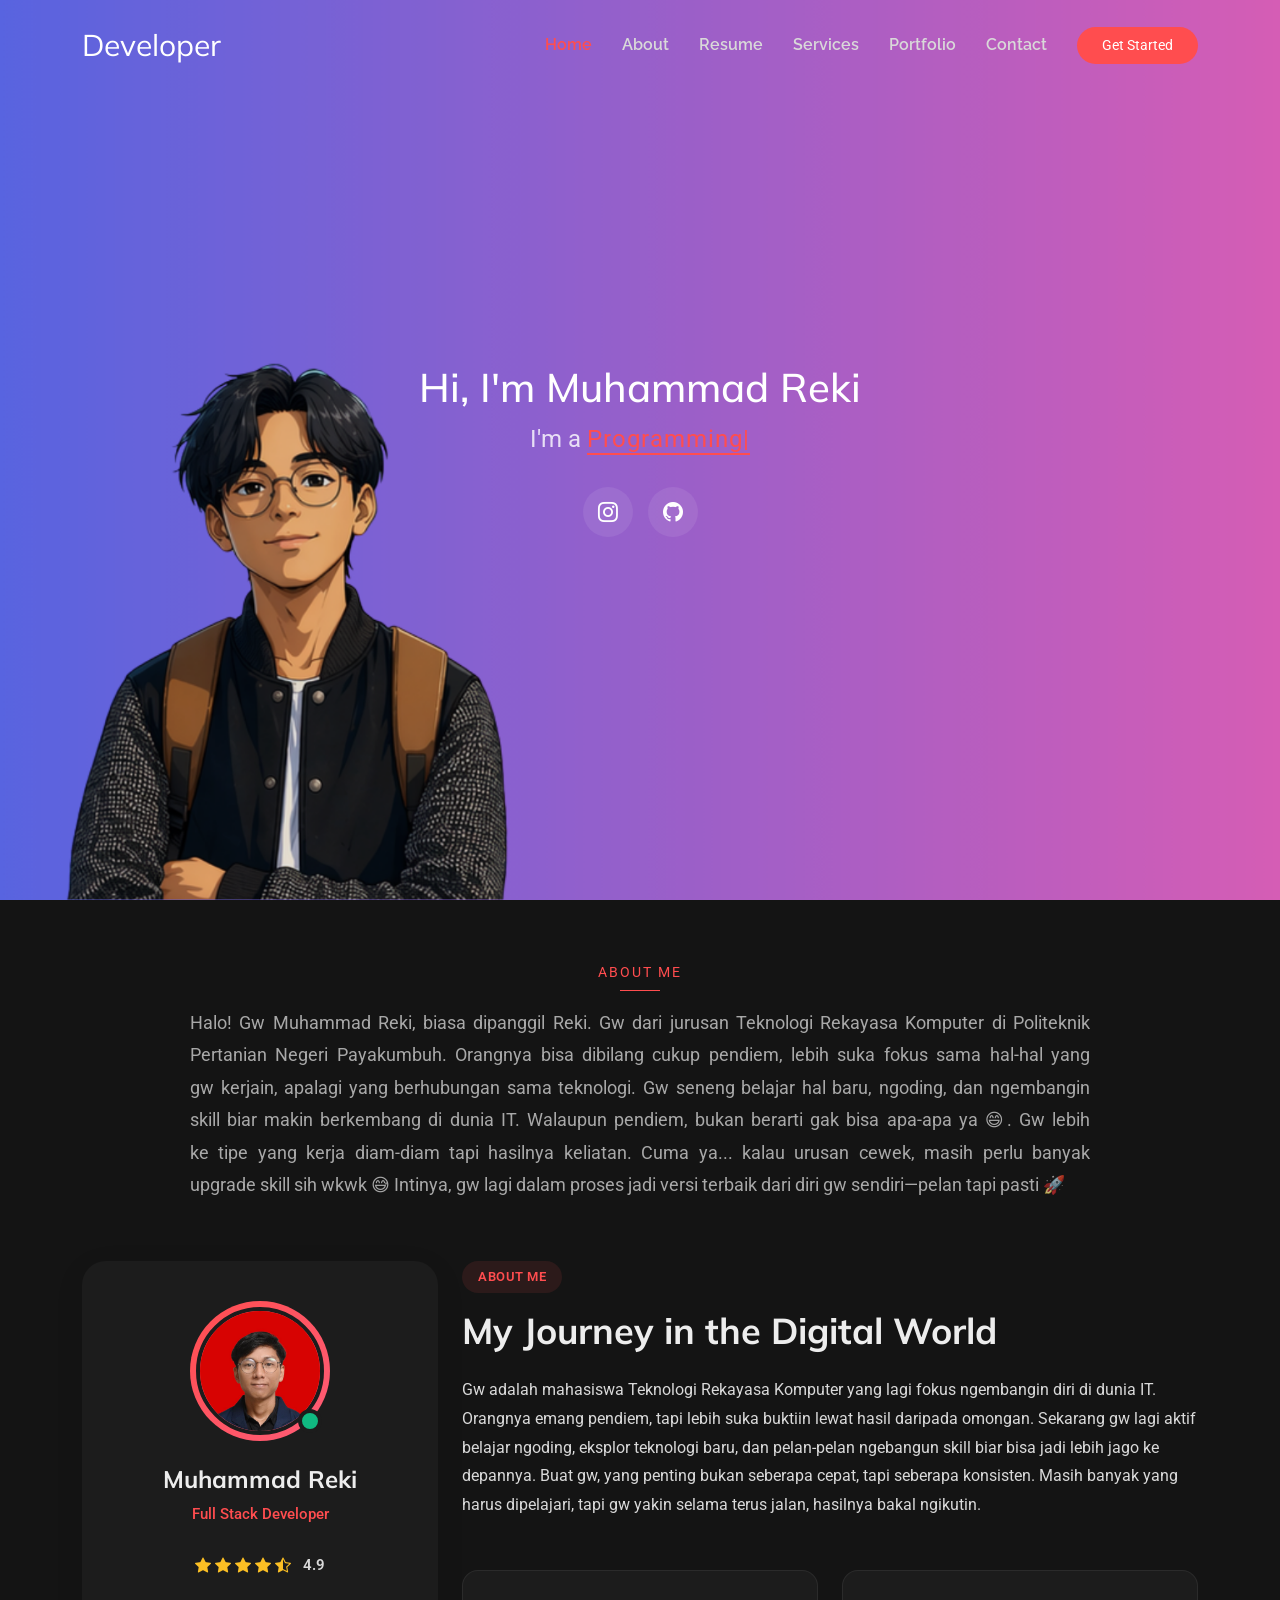
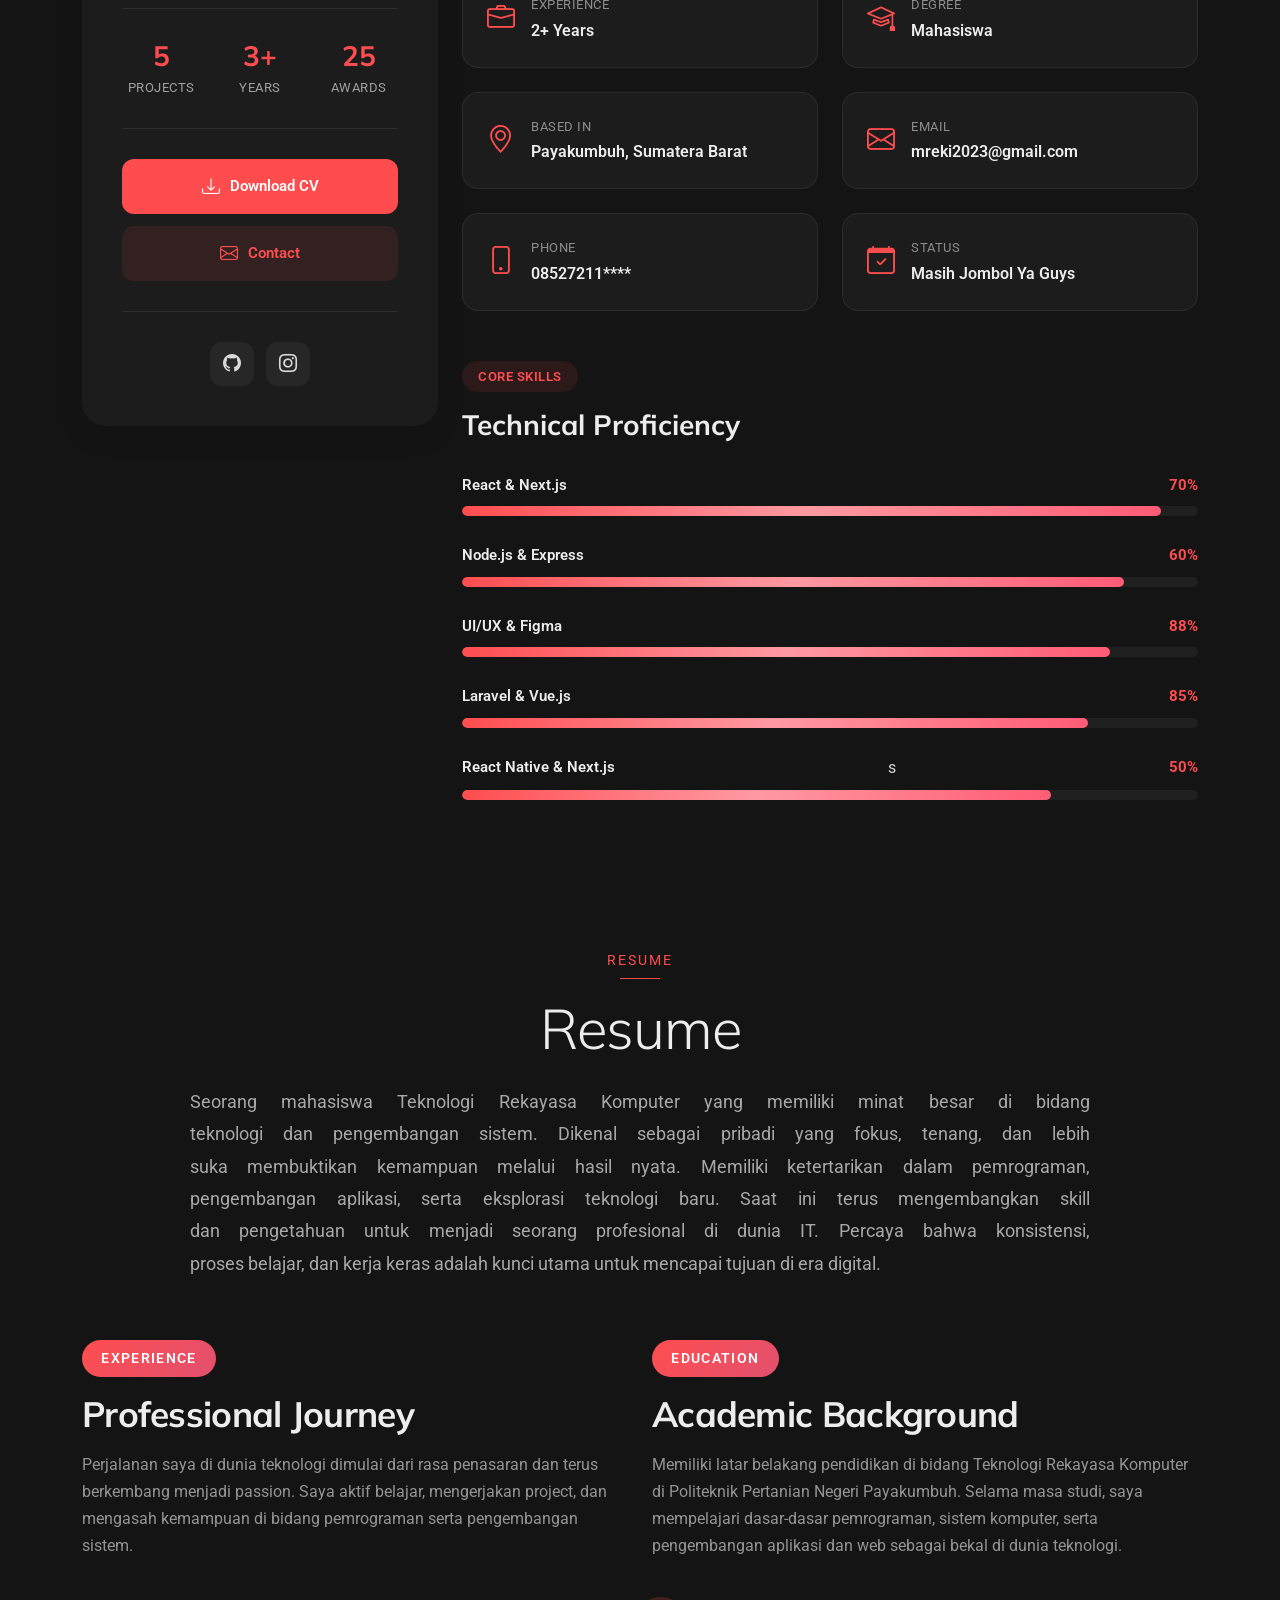
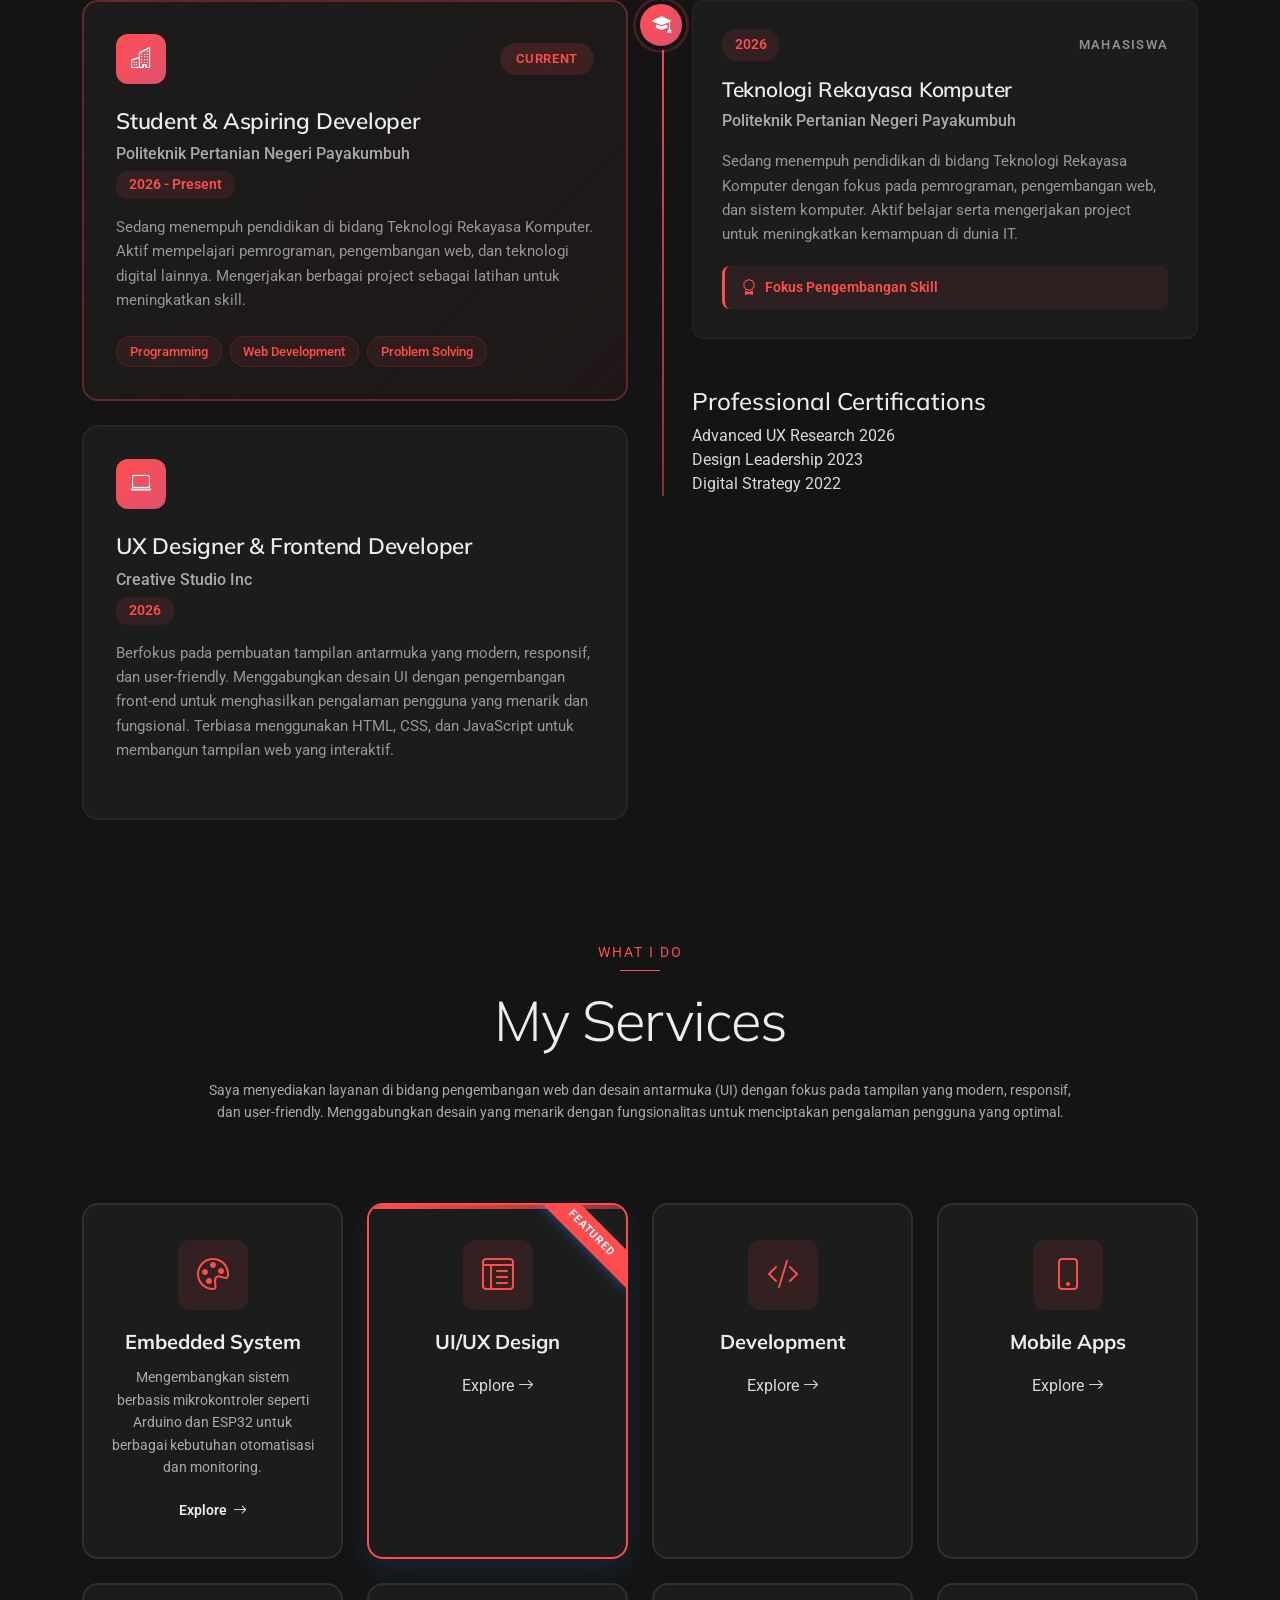
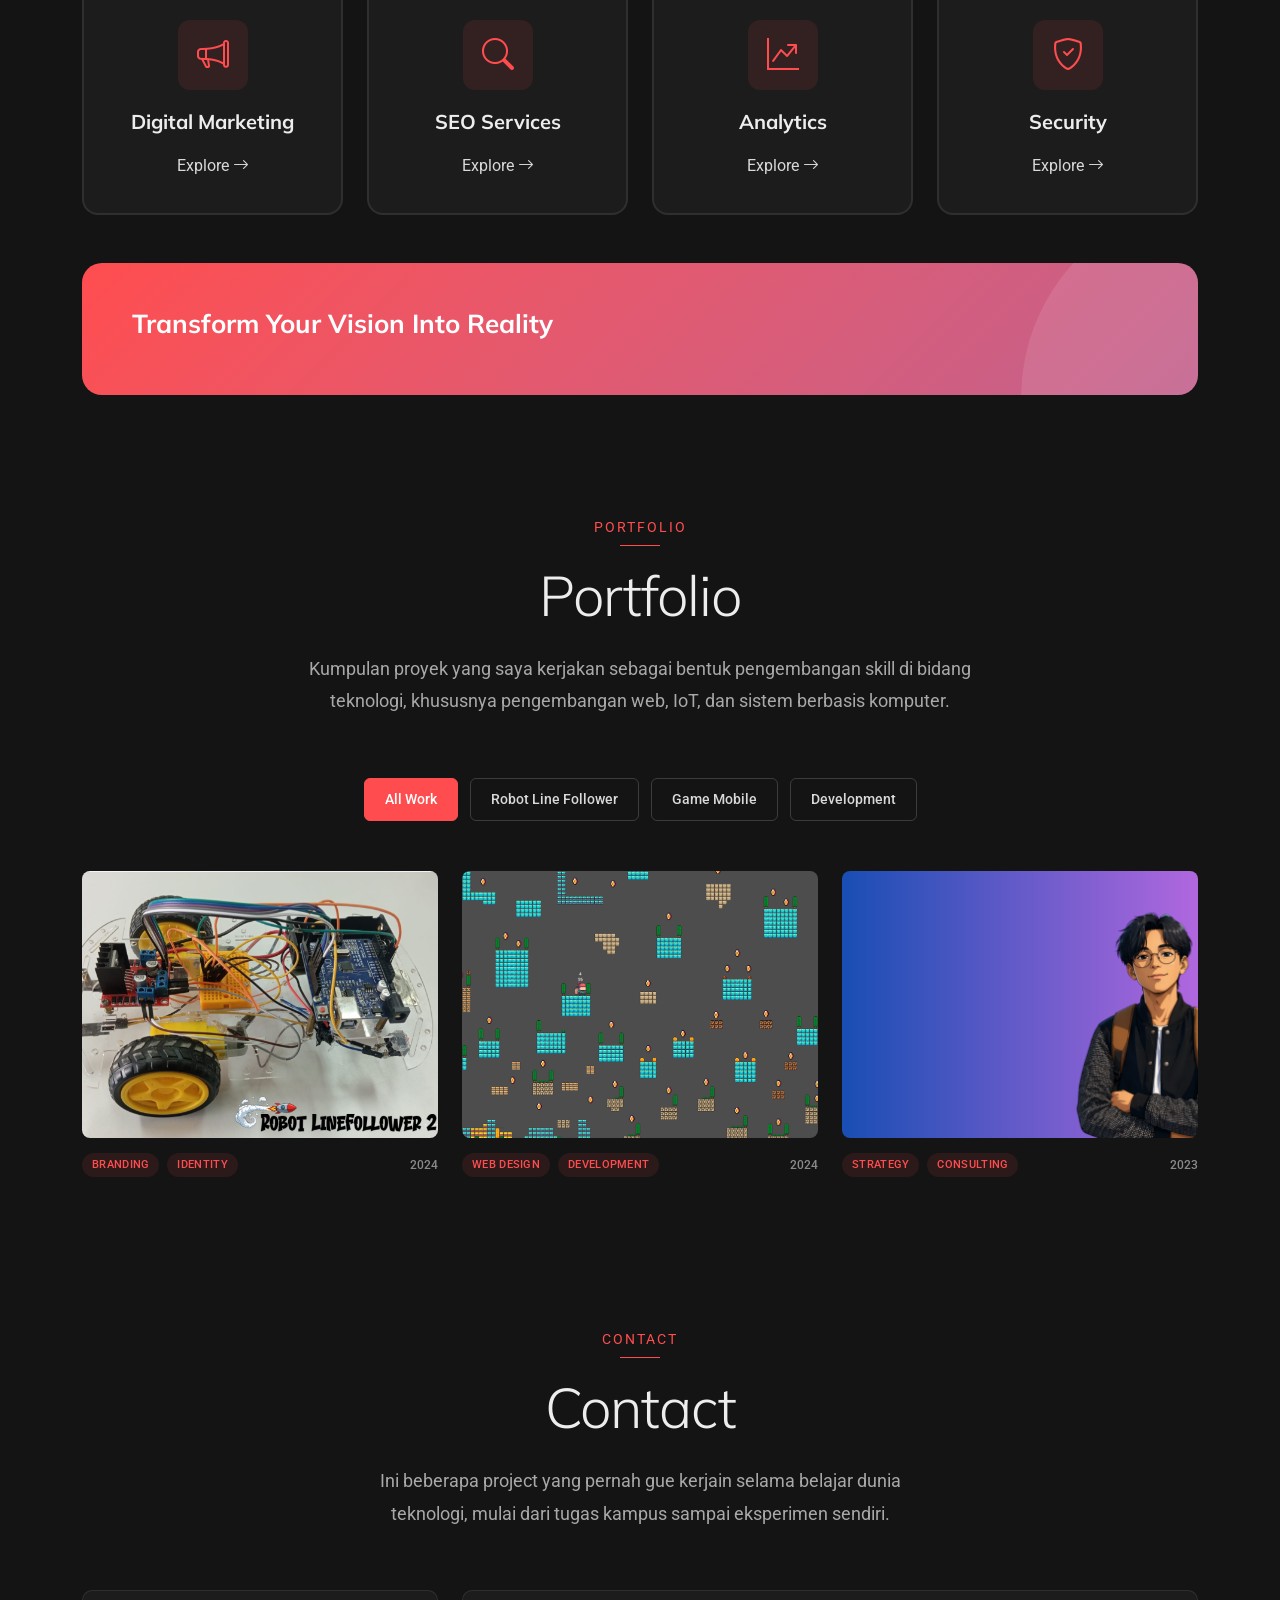
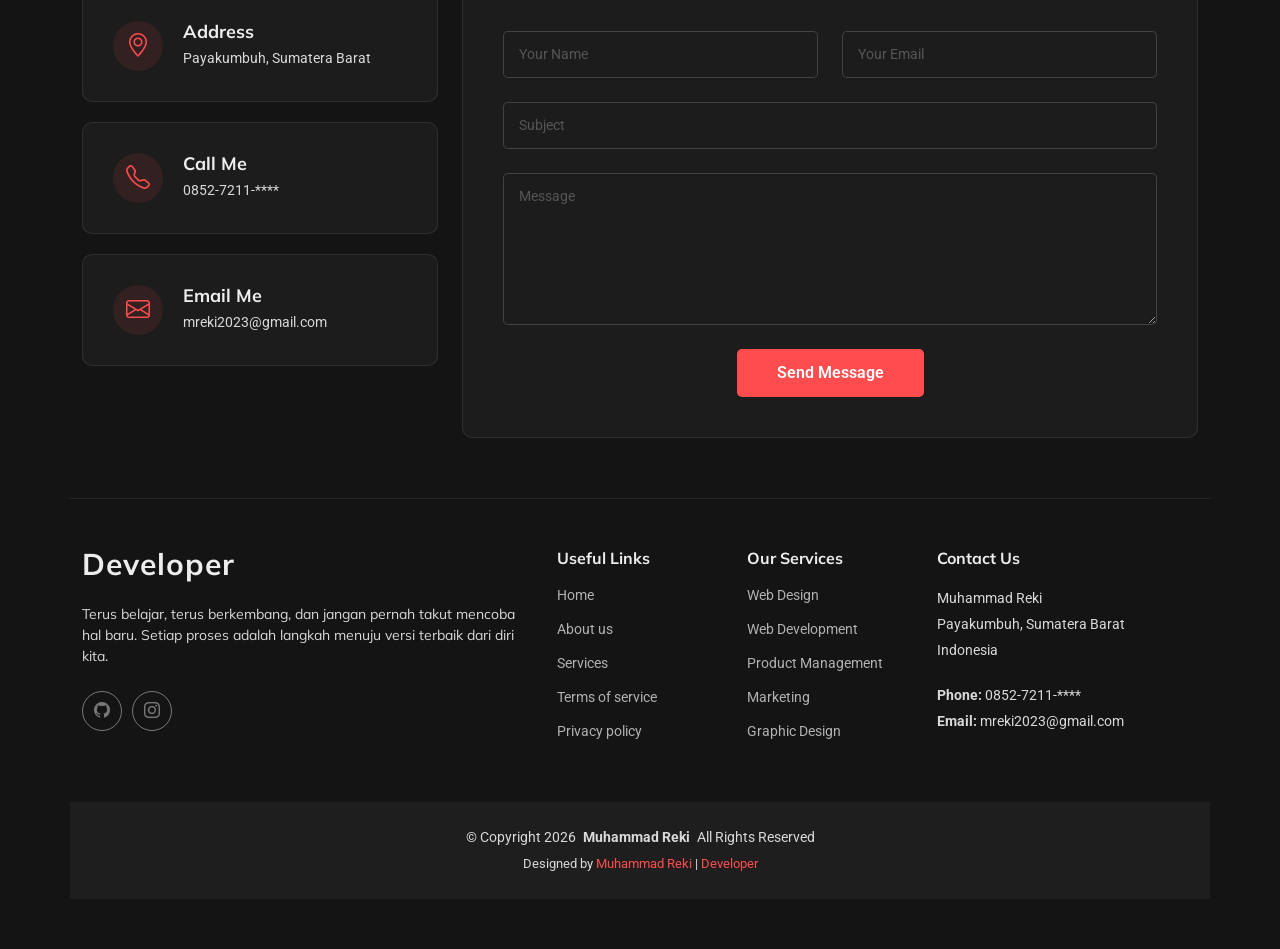
==== commit b084db2a: "Update banner profile GitHub" ====
--- a/index.html
+++ b/index.html
@@ -70,7 +70,7 @@
     <!-- Hero Section -->
     <section id="hero" class="hero section dark-background">
 
-      <img src="assets/img/profile/MuhammadReki.png" alt="" data-aos="fade-in">
+      <img src="assets/img/profile/MuhammadReki222.png" alt="" data-aos="fade-in">
 
       <div class="container" data-aos="fade-up" data-aos-delay="100">
         <div class="row justify-content-center">
